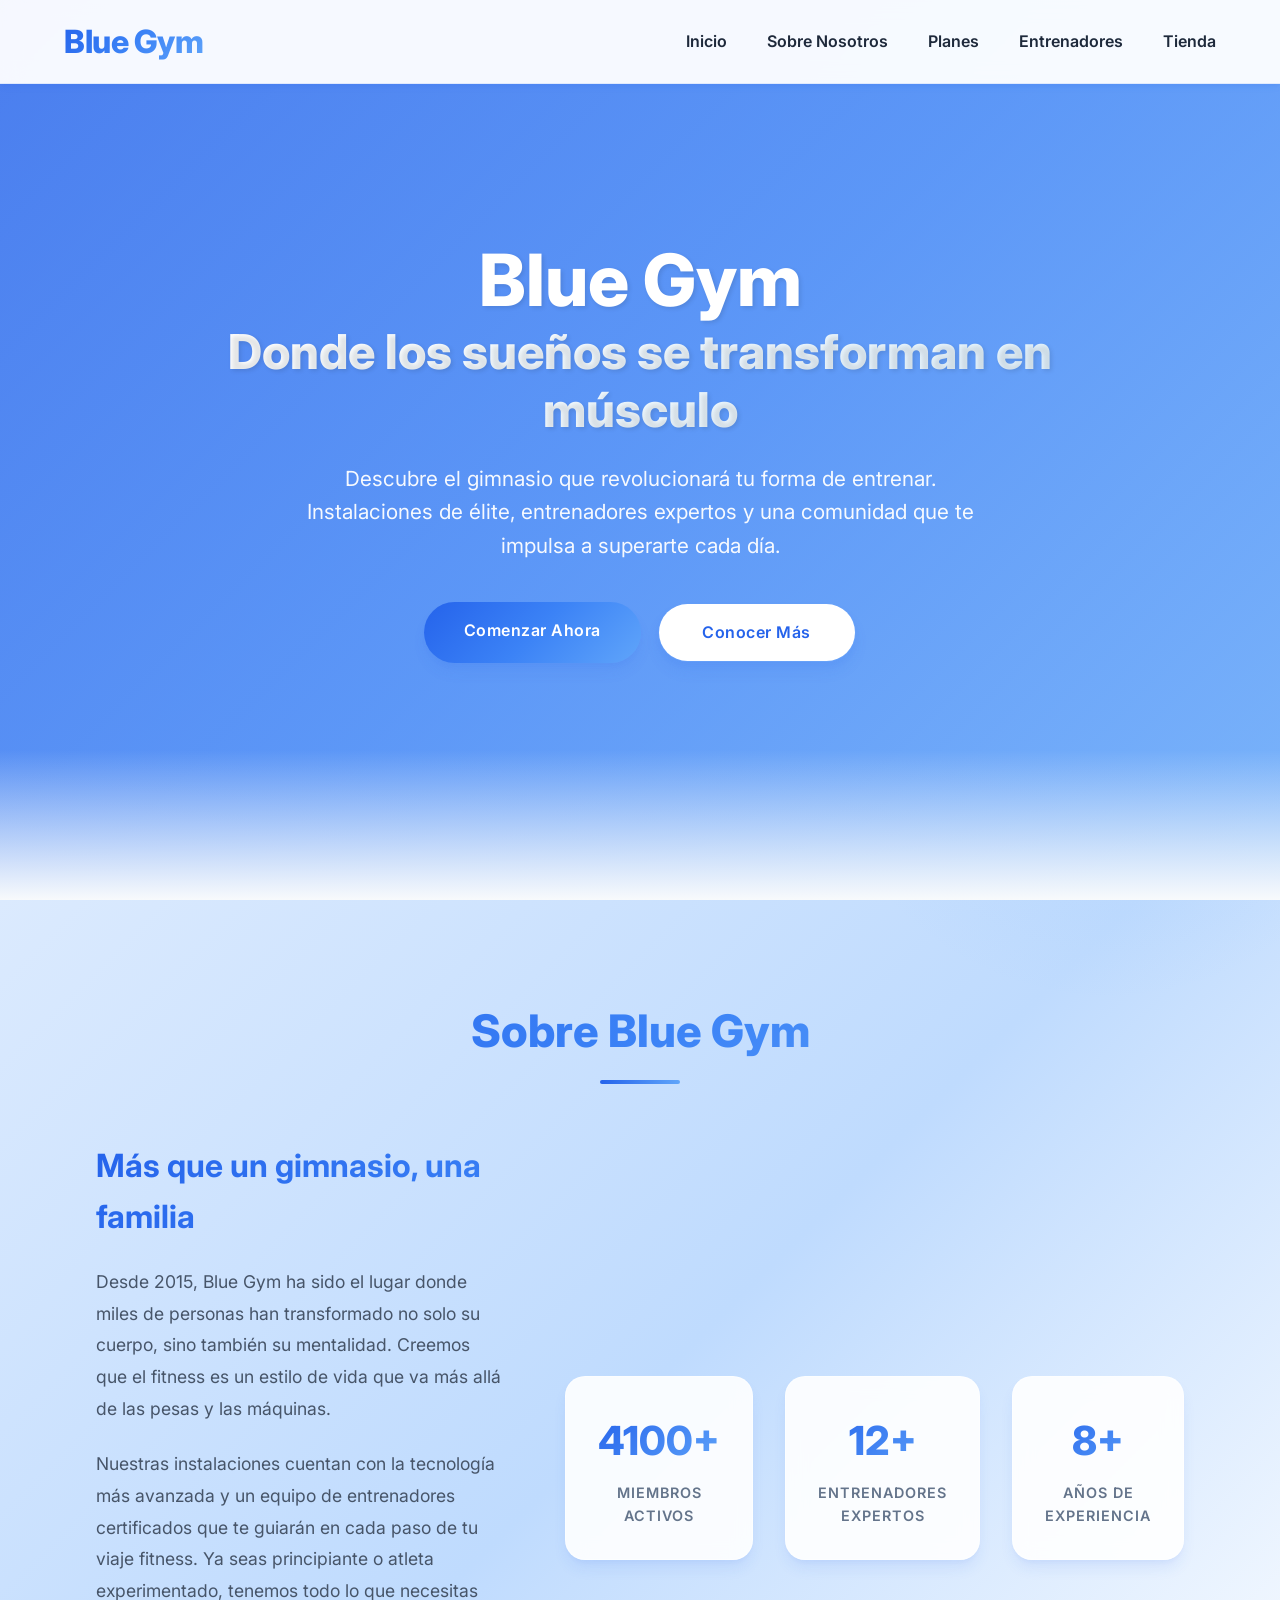
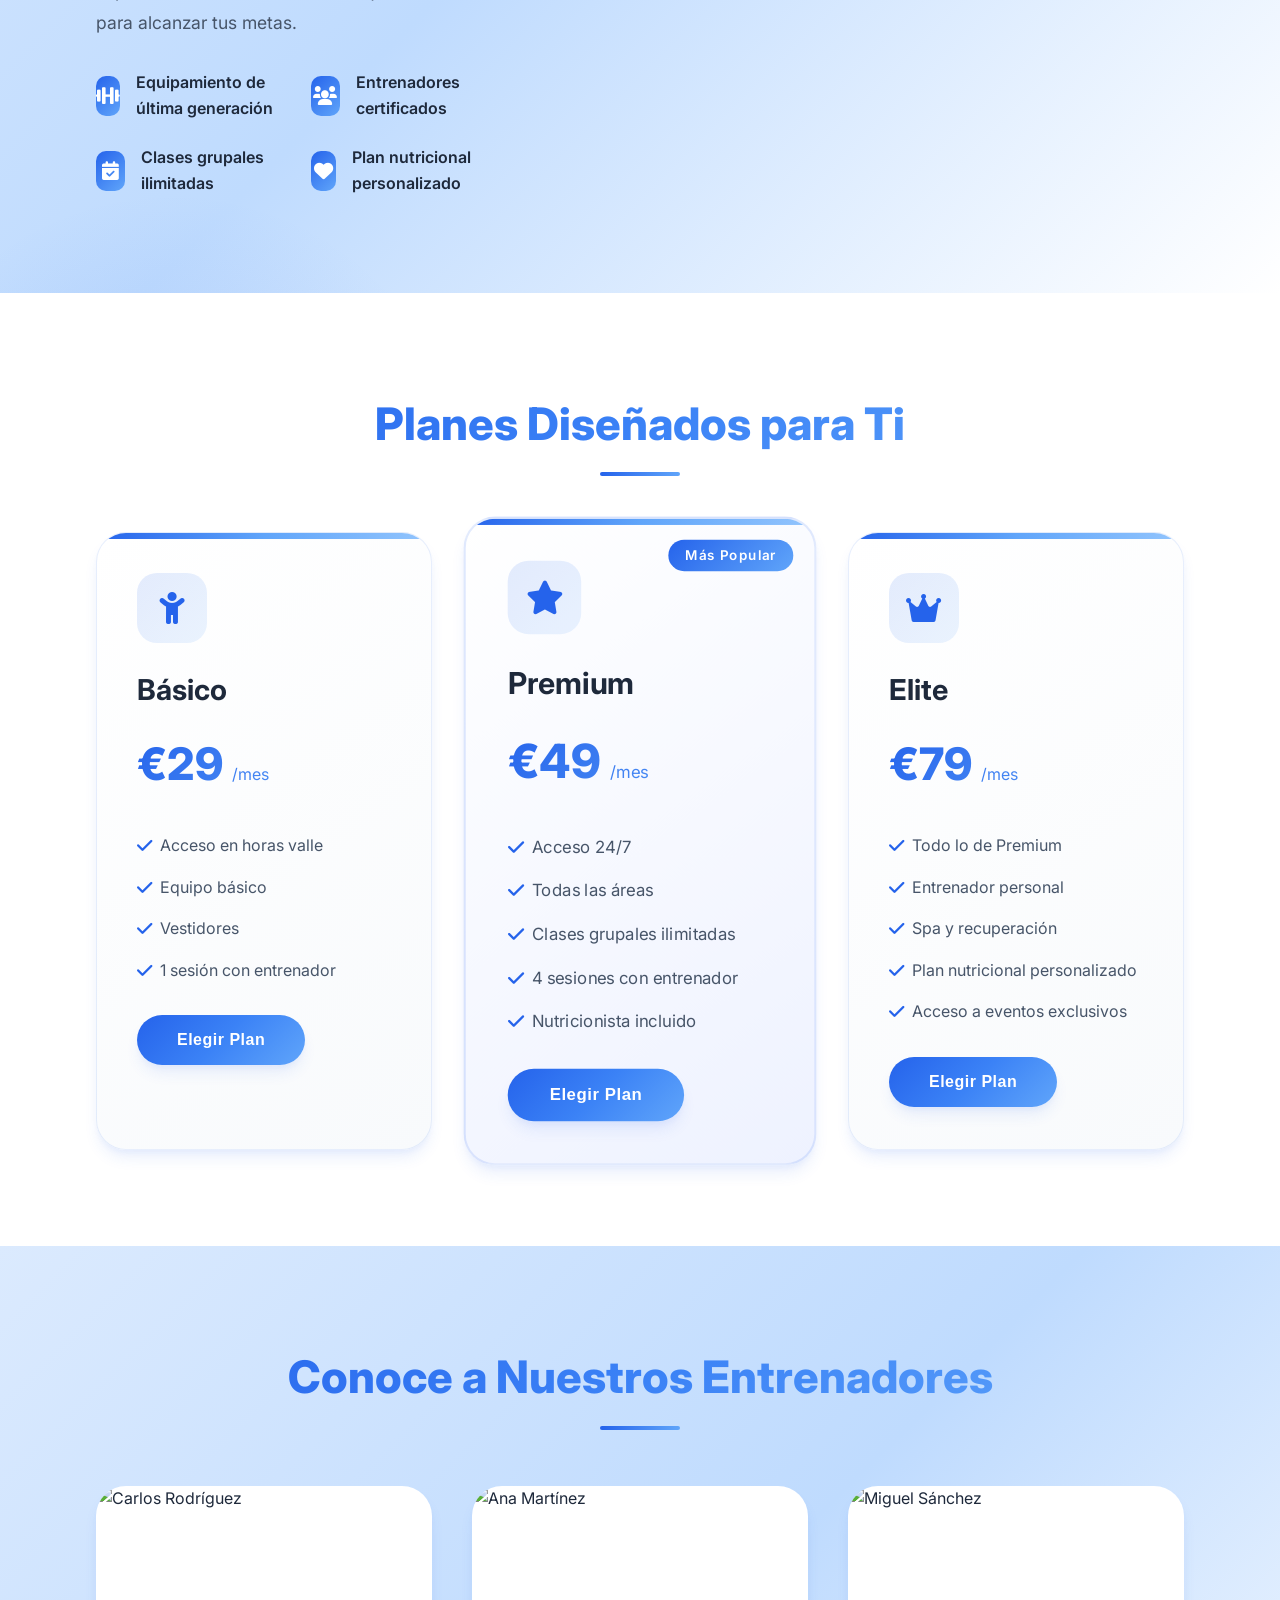
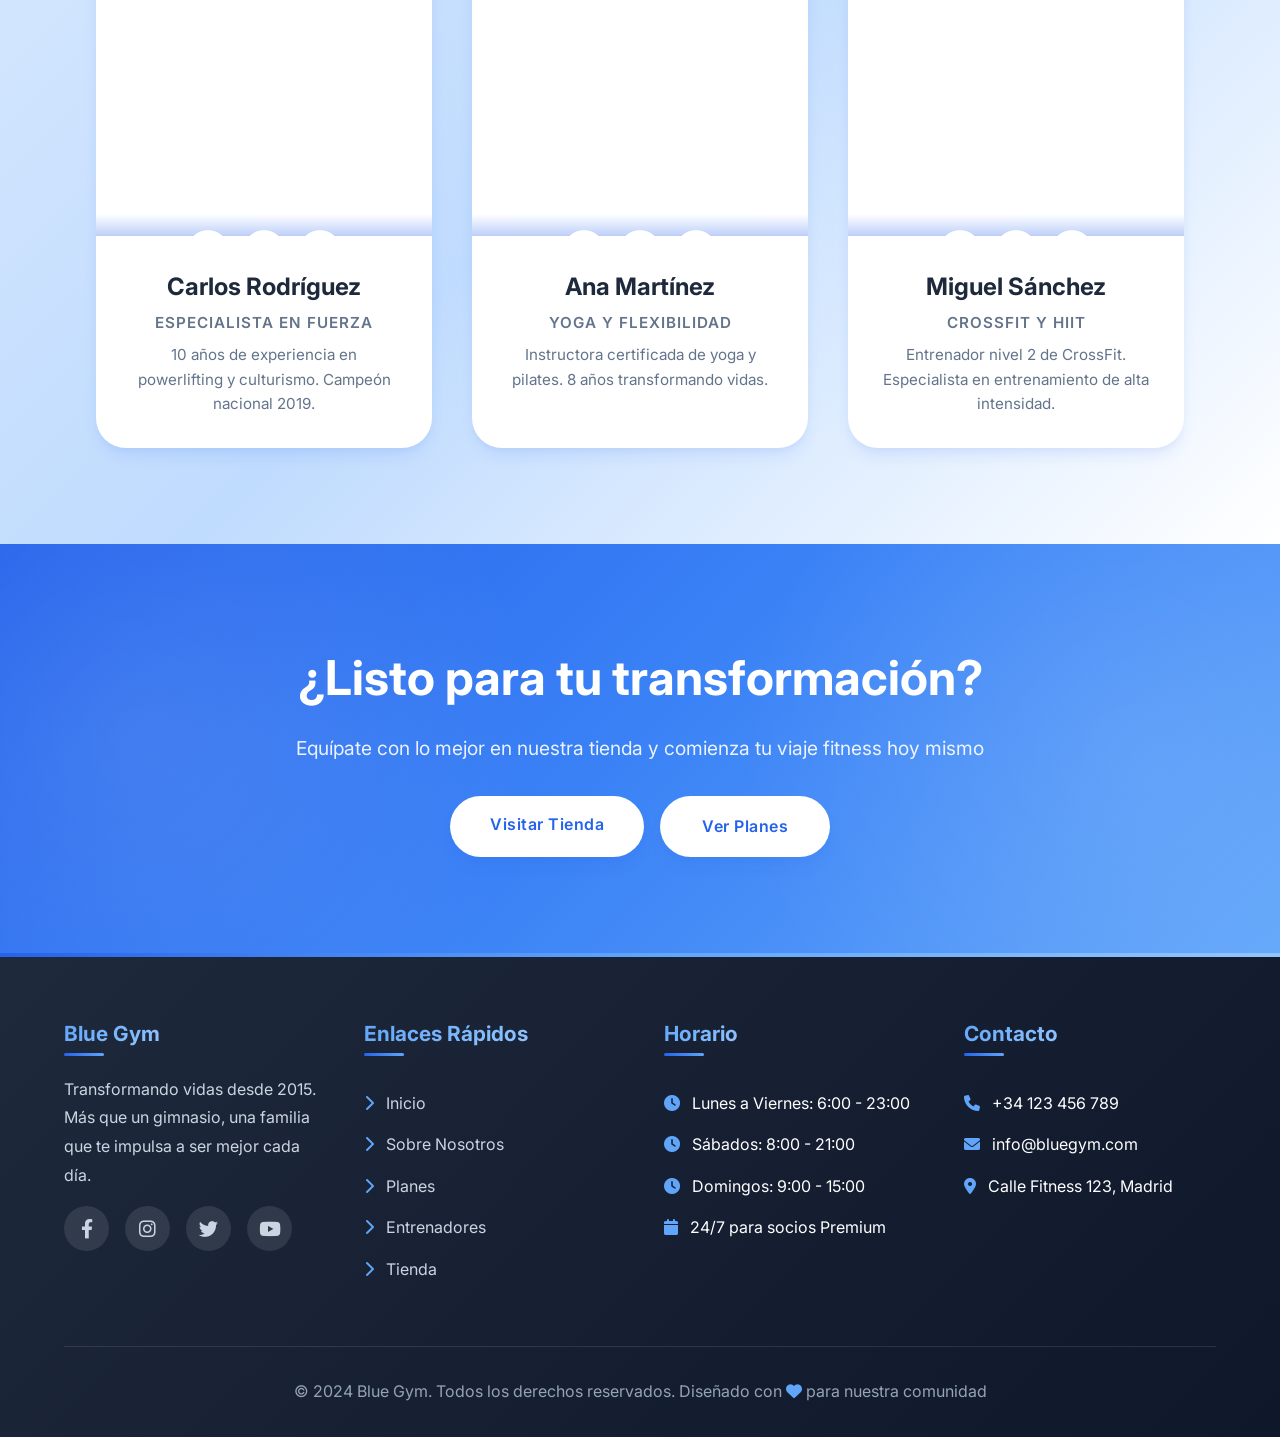
==== index.html @ 580c4137 "Add files via upload" ====
<!DOCTYPE html>
<html lang="es">
<head>
    <meta charset="UTF-8">
    <meta name="viewport" content="width=device-width, initial-scale=1.0">
    <title>Blue Gym - Transforma tu cuerpo, transforma tu vida</title>
    
    <!-- Meta tags para SEO -->
    <meta name="description" content="Blue Gym - El mejor gimnasio para transformar tu cuerpo y tu vida. Planes personalizados, entrenadores expertos y las mejores instalaciones.">
    <meta name="keywords" content="gimnasio, fitness, entrenamiento, salud, bienestar, musculación">
    
    <!-- Fonts e iconos -->
    <link rel="preconnect" href="https://fonts.googleapis.com">
    <link rel="preconnect" href="https://fonts.gstatic.com" crossorigin>
    <link href="https://fonts.googleapis.com/css2?family=Inter:wght@300;400;500;600;700;800&display=swap" rel="stylesheet">
    <link rel="stylesheet" href="https://cdnjs.cloudflare.com/ajax/libs/font-awesome/6.0.0/css/all.min.css">
    
    <!-- Estilos -->
    <link rel="stylesheet" href="css/main.css">
    <link rel="stylesheet" href="css/index.css">
    
    <!-- Supabase -->
    <script src="https://cdn.jsdelivr.net/npm/@supabase/supabase-js@2"></script>
</head>
<body>
    <!-- Navbar -->
    <nav class="navbar">
        <div class="logo">Blue Gym</div>
        <div class="hamburger">
            <span></span>
            <span></span>
            <span></span>
        </div>
        <ul class="nav-links">
            <li><a href="#inicio">Inicio</a></li>
            <li><a href="#about">Sobre Nosotros</a></li>
            <li><a href="#plans">Planes</a></li>
            <li><a href="#trainers">Entrenadores</a></li>
            <li><a href="tienda.html">Tienda</a></li>
        </ul>
    </nav>

    <!-- Hero Section -->
    <section id="inicio" class="hero">
        <div class="hero-content">
            <h1 class="animate-float">
                Blue Gym
                <span>Donde los sueños se transforman en músculo</span>
            </h1>
            <p>Descubre el gimnasio que revolucionará tu forma de entrenar. Instalaciones de élite, entrenadores expertos y una comunidad que te impulsa a superarte cada día.</p>
            <div class="hero-buttons">
                <a href="#plans" class="btn">Comenzar Ahora</a>
                <a href="#about" class="btn btn-secondary">Conocer Más</a>
            </div>
        </div>
    </section>

    <!-- Sobre Nosotros -->
    <section id="about" class="about">
        <div class="container">
            <h2 class="section-title">Sobre Blue Gym</h2>
            <div class="about-content">
                <div class="about-text">
                    <h3>Más que un gimnasio, una familia</h3>
                    <p>Desde 2015, Blue Gym ha sido el lugar donde miles de personas han transformado no solo su cuerpo, sino también su mentalidad. Creemos que el fitness es un estilo de vida que va más allá de las pesas y las máquinas.</p>
                    <p>Nuestras instalaciones cuentan con la tecnología más avanzada y un equipo de entrenadores certificados que te guiarán en cada paso de tu viaje fitness. Ya seas principiante o atleta experimentado, tenemos todo lo que necesitas para alcanzar tus metas.</p>
                    
                    <div class="about-features">
                        <div class="feature-item">
                            <i class="fas fa-dumbbell"></i>
                            <span>Equipamiento de última generación</span>
                        </div>
                        <div class="feature-item">
                            <i class="fas fa-users"></i>
                            <span>Entrenadores certificados</span>
                        </div>
                        <div class="feature-item">
                            <i class="fas fa-calendar-check"></i>
                            <span>Clases grupales ilimitadas</span>
                        </div>
                        <div class="feature-item">
                            <i class="fas fa-heart"></i>
                            <span>Plan nutricional personalizado</span>
                        </div>
                    </div>
                </div>
                
                <div class="about-stats">
                    <div class="stat-card animate-pulse-glow">
                        <h3>5000+</h3>
                        <p>Miembros Activos</p>
                    </div>
                    <div class="stat-card animate-pulse-glow">
                        <h3>15+</h3>
                        <p>Entrenadores Expertos</p>
                    </div>
                    <div class="stat-card animate-pulse-glow">
                        <h3>10</h3>
                        <p>Años de Experiencia</p>
                    </div>
                </div>
            </div>
        </div>
    </section>

    <!-- Planes -->
    <section id="plans" class="plans">
        <div class="container">
            <h2 class="section-title">Planes Diseñados para Ti</h2>
            <div class="plans-container">
                <div class="plan-card" data-plan="basico">
                    <div class="plan-icon">
                        <i class="fas fa-child"></i>
                    </div>
                    <h3>Básico</h3>
                    <div class="plan-price">€29 <small>/mes</small></div>
                    <ul class="plan-features">
                        <li><i class="fas fa-check"></i> Acceso en horas valle</li>
                        <li><i class="fas fa-check"></i> Equipo básico</li>
                        <li><i class="fas fa-check"></i> Vestidores</li>
                        <li><i class="fas fa-check"></i> 1 sesión con entrenador</li>
                    </ul>
                    <button class="btn select-plan-btn">Elegir Plan</button>
                </div>
                
                <div class="plan-card featured" data-plan="premium">
                    <span class="plan-badge">Más Popular</span>
                    <div class="plan-icon">
                        <i class="fas fa-star"></i>
                    </div>
                    <h3>Premium</h3>
                    <div class="plan-price">€49 <small>/mes</small></div>
                    <ul class="plan-features">
                        <li><i class="fas fa-check"></i> Acceso 24/7</li>
                        <li><i class="fas fa-check"></i> Todas las áreas</li>
                        <li><i class="fas fa-check"></i> Clases grupales ilimitadas</li>
                        <li><i class="fas fa-check"></i> 4 sesiones con entrenador</li>
                        <li><i class="fas fa-check"></i> Nutricionista incluido</li>
                    </ul>
                    <button class="btn select-plan-btn">Elegir Plan</button>
                </div>
                
                <div class="plan-card" data-plan="elite">
                    <div class="plan-icon">
                        <i class="fas fa-crown"></i>
                    </div>
                    <h3>Elite</h3>
                    <div class="plan-price">€79 <small>/mes</small></div>
                    <ul class="plan-features">
                        <li><i class="fas fa-check"></i> Todo lo de Premium</li>
                        <li><i class="fas fa-check"></i> Entrenador personal</li>
                        <li><i class="fas fa-check"></i> Spa y recuperación</li>
                        <li><i class="fas fa-check"></i> Plan nutricional personalizado</li>
                        <li><i class="fas fa-check"></i> Acceso a eventos exclusivos</li>
                    </ul>
                    <button class="btn select-plan-btn">Elegir Plan</button>
                </div>
            </div>
        </div>
    </section>

    <!-- Entrenadores -->
    <section id="trainers" class="trainers">
        <div class="container">
            <h2 class="section-title">Conoce a Nuestros Entrenadores</h2>
            <div class="trainers-container">
                <div class="trainer-card">
                    <div class="trainer-image-container">
                        <img src="https://images.unsplash.com/photo-1567013127546-490f7574b5b4?ixlib=rb-4.0.3&auto=format&fit=crop&w=800&q=80" alt="Carlos Rodríguez" class="trainer-image">
                        <div class="trainer-social">
                            <a href="#"><i class="fab fa-instagram"></i></a>
                            <a href="#"><i class="fab fa-twitter"></i></a>
                            <a href="#"><i class="fab fa-linkedin"></i></a>
                        </div>
                    </div>
                    <div class="trainer-info">
                        <h3>Carlos Rodríguez</h3>
                        <p class="trainer-specialty">Especialista en Fuerza</p>
                        <p>10 años de experiencia en powerlifting y culturismo. Campeón nacional 2019.</p>
                    </div>
                </div>
                
                <div class="trainer-card">
                    <div class="trainer-image-container">
                        <img src="https://images.unsplash.com/photo-1579751626653-72bc170f98af?ixlib=rb-4.0.3&auto=format&fit=crop&w=800&q=80" alt="Ana Martínez" class="trainer-image">
                        <div class="trainer-social">
                            <a href="#"><i class="fab fa-instagram"></i></a>
                            <a href="#"><i class="fab fa-twitter"></i></a>
                            <a href="#"><i class="fab fa-linkedin"></i></a>
                        </div>
                    </div>
                    <div class="trainer-info">
                        <h3>Ana Martínez</h3>
                        <p class="trainer-specialty">Yoga y Flexibilidad</p>
                        <p>Instructora certificada de yoga y pilates. 8 años transformando vidas.</p>
                    </div>
                </div>
                
                <div class="trainer-card">
                    <div class="trainer-image-container">
                        <img src="https://images.unsplash.com/photo-1581009146145-b5ef050c2e1e?ixlib=rb-4.0.3&auto=format&fit=crop&w=800&q=80" alt="Miguel Sánchez" class="trainer-image">
                        <div class="trainer-social">
                            <a href="#"><i class="fab fa-instagram"></i></a>
                            <a href="#"><i class="fab fa-twitter"></i></a>
                            <a href="#"><i class="fab fa-linkedin"></i></a>
                        </div>
                    </div>
                    <div class="trainer-info">
                        <h3>Miguel Sánchez</h3>
                        <p class="trainer-specialty">CrossFit y HIIT</p>
                        <p>Entrenador nivel 2 de CrossFit. Especialista en entrenamiento de alta intensidad.</p>
                    </div>
                </div>
            </div>
        </div>
    </section>

    <!-- Call to Action -->
    <section class="cta-section">
        <div class="cta-content">
            <h2>¿Listo para tu transformación?</h2>
            <p>Equípate con lo mejor en nuestra tienda y comienza tu viaje fitness hoy mismo</p>
            <div class="cta-buttons">
                <a href="tienda.html" class="btn">Visitar Tienda</a>
                <a href="#plans" class="btn btn-secondary">Ver Planes</a>
            </div>
        </div>
    </section>

    <!-- Footer -->
    <footer class="footer">
        <div class="footer-content">
            <div class="footer-section">
                <h3>Blue Gym</h3>
                <p>Transformando vidas desde 2015. Más que un gimnasio, una familia que te impulsa a ser mejor cada día.</p>
                <div class="social-links">
                    <a href="#"><i class="fab fa-facebook-f"></i></a>
                    <a href="#"><i class="fab fa-instagram"></i></a>
                    <a href="#"><i class="fab fa-twitter"></i></a>
                    <a href="#"><i class="fab fa-youtube"></i></a>
                </div>
            </div>
            
            <div class="footer-section">
                <h3>Enlaces Rápidos</h3>
                <ul>
                    <li><a href="#inicio"><i class="fas fa-chevron-right"></i> Inicio</a></li>
                    <li><a href="#about"><i class="fas fa-chevron-right"></i> Sobre Nosotros</a></li>
                    <li><a href="#plans"><i class="fas fa-chevron-right"></i> Planes</a></li>
                    <li><a href="#trainers"><i class="fas fa-chevron-right"></i> Entrenadores</a></li>
                    <li><a href="tienda.html"><i class="fas fa-chevron-right"></i> Tienda</a></li>
                </ul>
            </div>
            
            <div class="footer-section">
                <h3>Horario</h3>
                <ul>
                    <li><i class="fas fa-clock"></i> Lunes a Viernes: 6:00 - 23:00</li>
                    <li><i class="fas fa-clock"></i> Sábados: 8:00 - 21:00</li>
                    <li><i class="fas fa-clock"></i> Domingos: 9:00 - 15:00</li>
                    <li><i class="fas fa-calendar"></i> 24/7 para socios Premium</li>
                </ul>
            </div>
            
            <div class="footer-section">
                <h3>Contacto</h3>
                <ul>
                    <li><i class="fas fa-phone"></i> +34 123 456 789</li>
                    <li><i class="fas fa-envelope"></i> info@bluegym.com</li>
                    <li><i class="fas fa-map-marker-alt"></i> Calle Fitness 123, Madrid</li>
                </ul>
            </div>
        </div>
        
        <div class="footer-bottom">
            <p>&copy; 2024 Blue Gym. Todos los derechos reservados. Diseñado con <i class="fas fa-heart" style="color: #60a5fa;"></i> para nuestra comunidad</p>
        </div>
    </footer>

    <!-- Modal para Planes -->
    <div id="plan-modal" class="modal">
        <div class="modal-content">
            <span class="close-modal" onclick="cerrarModalPlan()">&times;</span>
            <h2>Selecciona tu Plan</h2>
            
            <div class="plan-summary">
                <p><strong>Plan seleccionado:</strong> <span id="selected-plan"></span></p>
                <p><strong>Precio:</strong> <span id="plan-price"></span></p>
            </div>
            
            <form id="plan-form" onsubmit="enviarPlanWhatsApp(event)">
                <div class="form-group">
                    <label for="nombre">Nombre</label>
                    <input type="text" id="nombre" placeholder="Tu nombre" required>
                </div>
                
                <div class="form-group">
                    <label for="apellido">Apellido</label>
                    <input type="text" id="apellido" placeholder="Tu apellido" required>
                </div>
                
                <button type="submit" class="btn" style="width: 100%; margin-top: 1rem;">
                    <i class="fab fa-whatsapp"></i> Enviar por WhatsApp
                </button>
            </form>
        </div>
    </div>

    <!-- Scripts -->
    <script src="js/main.js"></script>
    <script src="js/index.js"></script>
    
    <!-- Script específico para los planes -->
    <script>
    // Configuración de WhatsApp (cambiar por el número del dueño)
    const OWNER_PHONE = '521234567890'; // Formato: código de país + número sin +
    
    // Función para mostrar el modal del plan
    function mostrarModalPlan(plan) {
        const modal = document.getElementById('plan-modal');
        const planName = document.getElementById('selected-plan');
        const planPrice = document.getElementById('plan-price');
        
        planName.textContent = plan.nombre;
        planPrice.textContent = plan.precio;
        
        modal.style.display = 'flex';
        
        // Animar entrada
        setTimeout(() => {
            document.querySelector('.modal-content').style.transform = 'scale(1)';
        }, 10);
    }
    
    // Función para cerrar el modal
    function cerrarModalPlan() {
        const modal = document.getElementById('plan-modal');
        document.querySelector('.modal-content').style.transform = 'scale(0.9)';
        
        setTimeout(() => {
            modal.style.display = 'none';
            document.getElementById('plan-form').reset();
        }, 300);
    }
    
    // Función para enviar por WhatsApp
    function enviarPlanWhatsApp(event) {
        event.preventDefault();
        
        const nombre = document.getElementById('nombre').value;
        const apellido = document.getElementById('apellido').value;
        const plan = document.getElementById('selected-plan').textContent;
        const precio = document.getElementById('plan-price').textContent;
        
        const mensaje = `🏋️ *Nueva Solicitud de Plan - Blue Gym*\n\n` +
                       `*Plan Seleccionado:* ${plan}\n` +
                       `*Precio:* ${precio}\n` +
                       `*Cliente:* ${nombre} ${apellido}\n\n` +
                       `¡Gracias por elegir Blue Gym! Un asesor se comunicará contigo.`;
        
        const url = `https://wa.me/${OWNER_PHONE}?text=${encodeURIComponent(mensaje)}`;
        
        window.open(url, '_blank');
        cerrarModalPlan();
        
        // Mostrar notificación si la función existe
        if (typeof showNotification === 'function') {
            showNotification('Solicitud enviada por WhatsApp', 'success');
        } else {
            alert('Solicitud enviada por WhatsApp');
        }
    }
    
    // Asignar eventos a los botones de planes cuando el documento cargue
    document.addEventListener('DOMContentLoaded', function() {
        const planButtons = document.querySelectorAll('.select-plan-btn');
        
        planButtons.forEach(button => {
            button.addEventListener('click', function(e) {
                e.preventDefault();
                const card = this.closest('.plan-card');
                const planNombre = card.querySelector('h3').textContent;
                const planPrecio = card.querySelector('.plan-price').textContent;
                
                mostrarModalPlan({
                    nombre: planNombre,
                    precio: planPrecio
                });
            });
        });
    });
    </script>
</body>
</html>
---- css/main.css ----
/* main.css - Estilos compartidos - Blue Gym */

/* ===== VARIABLES Y RESET ===== */
:root {
    --primary-blue: #2563eb;
    --secondary-blue: #3b82f6;
    --light-blue: #60a5fa;
    --extra-light-blue: #bfdbfe;
    --soft-blue: #dbeafe;
    --white: #ffffff;
    --off-white: #f8fafc;
    --gray-light: #e2e8f0;
    --gray: #64748b;
    --gradient-primary: linear-gradient(135deg, #2563eb, #3b82f6, #60a5fa);
    --gradient-soft: linear-gradient(135deg, #dbeafe, #bfdbfe, #ffffff);
    --gradient-card: linear-gradient(145deg, #ffffff, #f8fafc);
    --shadow-sm: 0 4px 6px -1px rgba(37, 99, 235, 0.1), 0 2px 4px -1px rgba(37, 99, 235, 0.06);
    --shadow-md: 0 10px 15px -3px rgba(37, 99, 235, 0.1), 0 4px 6px -2px rgba(37, 99, 235, 0.05);
    --shadow-lg: 0 20px 25px -5px rgba(37, 99, 235, 0.1), 0 10px 10px -5px rgba(37, 99, 235, 0.04);
    --transition: all 0.4s cubic-bezier(0.4, 0, 0.2, 1);
}

* {
    margin: 0;
    padding: 0;
    box-sizing: border-box;
}

html {
    scroll-behavior: smooth;
}

body {
    font-family: 'Inter', -apple-system, BlinkMacSystemFont, 'Segoe UI', Roboto, sans-serif;
    line-height: 1.6;
    color: #1e293b;
    background: var(--off-white);
    overflow-x: hidden;
}

/* ===== ANIMACIONES GLOBALES ===== */
@keyframes float {
    0%, 100% { transform: translateY(0); }
    50% { transform: translateY(-10px); }
}

@keyframes pulse-glow {
    0%, 100% { opacity: 1; filter: brightness(1); }
    50% { opacity: 0.9; filter: brightness(1.1); }
}

@keyframes slideInUp {
    from {
        opacity: 0;
        transform: translateY(40px);
    }
    to {
        opacity: 1;
        transform: translateY(0);
    }
}

@keyframes slideInLeft {
    from {
        opacity: 0;
        transform: translateX(-40px);
    }
    to {
        opacity: 1;
        transform: translateX(0);
    }
}

@keyframes slideInRight {
    from {
        opacity: 0;
        transform: translateX(40px);
    }
    to {
        opacity: 1;
        transform: translateX(0);
    }
}

@keyframes scaleIn {
    from {
        opacity: 0;
        transform: scale(0.9);
    }
    to {
        opacity: 1;
        transform: scale(1);
    }
}

.animate-float {
    animation: float 3s ease-in-out infinite;
}

.animate-pulse-glow {
    animation: pulse-glow 2s ease-in-out infinite;
}

/* ===== UTILIDADES ===== */
.container {
    max-width: 1400px;
    margin: 0 auto;
    padding: 0 2rem;
}

.section-title {
    font-size: 2.8rem;
    font-weight: 800;
    text-align: center;
    margin-bottom: 3.5rem;
    background: linear-gradient(135deg, #2563eb, #3b82f6, #60a5fa);
    -webkit-background-clip: text;
    -webkit-text-fill-color: transparent;
    background-clip: text;
    position: relative;
    padding-bottom: 1rem;
}

.section-title::after {
    content: '';
    position: absolute;
    bottom: 0;
    left: 50%;
    transform: translateX(-50%);
    width: 80px;
    height: 4px;
    background: linear-gradient(90deg, #2563eb, #60a5fa);
    border-radius: 2px;
}

/* ===== BOTONES ===== */
.btn {
    display: inline-block;
    padding: 1rem 2.5rem;
    background: linear-gradient(135deg, #2563eb, #3b82f6, #60a5fa);
    color: var(--white);
    text-decoration: none;
    border-radius: 50px;
    font-weight: 600;
    font-size: 1rem;
    letter-spacing: 0.5px;
    transition: var(--transition);
    border: none;
    cursor: pointer;
    box-shadow: var(--shadow-md);
    position: relative;
    overflow: hidden;
    z-index: 1;
}

.btn::before {
    content: '';
    position: absolute;
    top: 0;
    left: 0;
    width: 100%;
    height: 100%;
    background: linear-gradient(135deg, #3b82f6, #2563eb, #1d4ed8);
    opacity: 0;
    transition: var(--transition);
    z-index: -1;
}

.btn:hover::before {
    opacity: 1;
}

.btn:hover {
    transform: translateY(-3px);
    box-shadow: var(--shadow-lg);
}

.btn-secondary {
    background: var(--white);
    color: #2563eb;
    border: 2px solid transparent;
    background-clip: padding-box;
    position: relative;
}

.btn-secondary::before {
    content: '';
    position: absolute;
    top: -2px;
    left: -2px;
    right: -2px;
    bottom: -2px;
    background: linear-gradient(135deg, #2563eb, #60a5fa);
    border-radius: 52px;
    opacity: 0;
    transition: var(--transition);
    z-index: -2;
}

.btn-secondary:hover {
    background: transparent;
    color: var(--white);
    border-color: transparent;
}

.btn-secondary:hover::before {
    opacity: 1;
}

/* ===== NAVBAR MEJORADO ===== */
.navbar {
    background: rgba(255, 255, 255, 0.95);
    backdrop-filter: blur(10px);
    padding: 1rem 5%;
    position: fixed;
    width: 100%;
    top: 0;
    z-index: 1000;
    display: flex;
    justify-content: space-between;
    align-items: center;
    box-shadow: var(--shadow-sm);
    border-bottom: 1px solid rgba(37, 99, 235, 0.1);
}

.logo {
    font-size: 2rem;
    font-weight: 800;
    background: linear-gradient(135deg, #2563eb, #3b82f6, #60a5fa);
    -webkit-background-clip: text;
    -webkit-text-fill-color: transparent;
    background-clip: text;
    letter-spacing: -0.5px;
    position: relative;
}

.nav-links {
    display: flex;
    list-style: none;
    gap: 2.5rem;
}

.nav-links a {
    color: #1e293b;
    text-decoration: none;
    font-weight: 600;
    font-size: 1rem;
    transition: var(--transition);
    position: relative;
    padding: 0.5rem 0;
}

.nav-links a::after {
    content: '';
    position: absolute;
    bottom: 0;
    left: 0;
    width: 0;
    height: 3px;
    background: linear-gradient(90deg, #2563eb, #60a5fa);
    border-radius: 3px;
    transition: var(--transition);
}

.nav-links a:hover::after {
    width: 100%;
}

.nav-links a:hover {
    color: #2563eb;
}

.hamburger {
    display: none;
    flex-direction: column;
    cursor: pointer;
    z-index: 100;
}

.hamburger span {
    width: 30px;
    height: 3px;
    background: linear-gradient(90deg, #2563eb, #60a5fa);
    margin: 3px 0;
    transition: var(--transition);
    border-radius: 3px;
}

/* ===== FOOTER MEJORADO ===== */
.footer {
    background: linear-gradient(135deg, #1e293b, #0f172a);
    color: var(--white);
    padding: 4rem 5% 2rem;
    position: relative;
    overflow: hidden;
}

.footer::before {
    content: '';
    position: absolute;
    top: 0;
    left: 0;
    right: 0;
    height: 4px;
    background: linear-gradient(90deg, #2563eb, #60a5fa, #93c5fd);
}

.footer-content {
    max-width: 1400px;
    margin: 0 auto;
    display: grid;
    grid-template-columns: repeat(auto-fit, minmax(250px, 1fr));
    gap: 3rem;
    margin-bottom: 3rem;
}

.footer-section h3 {
    font-size: 1.3rem;
    margin-bottom: 1.5rem;
    background: linear-gradient(135deg, #60a5fa, #93c5fd);
    -webkit-background-clip: text;
    -webkit-text-fill-color: transparent;
    background-clip: text;
    position: relative;
    display: inline-block;
}

.footer-section h3::after {
    content: '';
    position: absolute;
    bottom: -5px;
    left: 0;
    width: 40px;
    height: 3px;
    background: linear-gradient(90deg, #2563eb, #60a5fa);
    border-radius: 3px;
}

.footer-section p {
    color: #cbd5e1;
    line-height: 1.8;
}

.footer-section ul {
    list-style: none;
}

.footer-section ul li {
    margin: 1rem 0;
}

.footer-section ul li i {
    margin-right: 0.5rem;
    color: #60a5fa;
}

.footer-section a {
    color: #cbd5e1;
    text-decoration: none;
    transition: var(--transition);
    display: inline-block;
}

.footer-section a:hover {
    color: #60a5fa;
    transform: translateX(5px);
}

.social-links {
    display: flex;
    gap: 1rem;
    margin-top: 1rem;
}

.social-links a {
    display: flex;
    align-items: center;
    justify-content: center;
    width: 45px;
    height: 45px;
    background: rgba(255, 255, 255, 0.1);
    border-radius: 50%;
    transition: var(--transition);
    font-size: 1.2rem;
}

.social-links a:hover {
    background: linear-gradient(135deg, #2563eb, #60a5fa);
    transform: translateY(-5px);
    color: var(--white);
}

.footer-bottom {
    text-align: center;
    padding-top: 2rem;
    border-top: 1px solid rgba(255, 255, 255, 0.1);
    color: #94a3b8;
}

/* ===== RESPONSIVE ===== */
@media (max-width: 768px) {
    .hamburger {
        display: flex;
    }

    .nav-links {
        position: fixed;
        top: 0;
        right: -100%;
        width: 80%;
        max-width: 400px;
        height: 100vh;
        background: rgba(255, 255, 255, 0.98);
        backdrop-filter: blur(10px);
        flex-direction: column;
        align-items: center;
        justify-content: center;
        padding: 2rem;
        transition: var(--transition);
        box-shadow: var(--shadow-lg);
    }

    .nav-links.active {
        right: 0;
    }

    .nav-links li {
        margin: 1rem 0;
    }

    .section-title {
        font-size: 2.2rem;
    }
}

@media (max-width: 480px) {
    .container {
        padding: 0 1rem;
    }
    
    .section-title {
        font-size: 1.8rem;
    }
}

/* ===== MODALES ===== */
.modal {
    display: none;
    position: fixed;
    top: 0;
    left: 0;
    width: 100%;
    height: 100%;
    background: rgba(0, 0, 0, 0.5);
    backdrop-filter: blur(5px);
    z-index: 2000;
    align-items: center;
    justify-content: center;
}

.modal-content {
    background: var(--white);
    padding: 2.5rem;
    border-radius: 30px;
    max-width: 500px;
    width: 90%;
    position: relative;
    box-shadow: var(--shadow-lg);
    transform: scale(0.9);
    transition: transform 0.3s ease;
    border: 1px solid rgba(37, 99, 235, 0.1);
}

.close-modal {
    position: absolute;
    top: 20px;
    right: 20px;
    font-size: 1.5rem;
    cursor: pointer;
    color: #94a3b8;
    transition: var(--transition);
    width: 40px;
    height: 40px;
    display: flex;
    align-items: center;
    justify-content: center;
    border-radius: 50%;
    background: #f1f5f9;
}

.close-modal:hover {
    color: #ef4444;
    background: #fee2e2;
    transform: rotate(90deg);
}

.modal h2 {
    font-size: 2rem;
    margin-bottom: 1.5rem;
    background: linear-gradient(135deg, #2563eb, #60a5fa);
    -webkit-background-clip: text;
    -webkit-text-fill-color: transparent;
    background-clip: text;
}

.plan-summary {
    background: linear-gradient(135deg, #eef2ff, #ffffff);
    padding: 1.5rem;
    border-radius: 20px;
    margin-bottom: 2rem;
    border: 1px solid #2563eb20;
}

.plan-summary p {
    margin: 0.5rem 0;
    font-size: 1.1rem;
}

.plan-summary strong {
    color: #2563eb;
}

/* ===== CARRITO ===== */
.cart-icon {
    position: relative;
    cursor: pointer;
    font-size: 1.3rem;
    color: #2563eb;
    transition: var(--transition);
}

.cart-icon:hover {
    transform: scale(1.1);
}

.cart-count {
    position: absolute;
    top: -8px;
    right: -8px;
    background: linear-gradient(135deg, #ef4444, #dc2626);
    color: var(--white);
    font-size: 0.7rem;
    font-weight: 600;
    width: 20px;
    height: 20px;
    border-radius: 50%;
    display: flex;
    align-items: center;
    justify-content: center;
    display: none;
}

.cart-modal {
    position: fixed;
    top: 0;
    right: 0;
    width: 100%;
    height: 100%;
    background: rgba(0, 0, 0, 0.5);
    backdrop-filter: blur(5px);
    z-index: 2000;
    display: none;
    align-items: center;
    justify-content: flex-end;
}

.cart-content {
    background: var(--white);
    width: 100%;
    max-width: 500px;
    height: 100%;
    padding: 2rem;
    transform: translateX(100%);
    transition: transform 0.3s ease;
    display: flex;
    flex-direction: column;
    box-shadow: var(--shadow-lg);
}

.cart-header {
    display: flex;
    justify-content: space-between;
    align-items: center;
    margin-bottom: 2rem;
    padding-bottom: 1rem;
    border-bottom: 2px solid #e2e8f0;
}

.cart-header h2 {
    font-size: 1.8rem;
    background: linear-gradient(135deg, #2563eb, #60a5fa);
    -webkit-background-clip: text;
    -webkit-text-fill-color: transparent;
    background-clip: text;
}

.close-cart {
    font-size: 1.5rem;
    cursor: pointer;
    color: #94a3b8;
    transition: var(--transition);
    width: 40px;
    height: 40px;
    display: flex;
    align-items: center;
    justify-content: center;
    border-radius: 50%;
    background: #f1f5f9;
}

.close-cart:hover {
    color: #ef4444;
    background: #fee2e2;
    transform: rotate(90deg);
}

.cart-items {
    flex: 1;
    overflow-y: auto;
    padding-right: 0.5rem;
}

.cart-items::-webkit-scrollbar {
    width: 6px;
}

.cart-items::-webkit-scrollbar-track {
    background: #e2e8f0;
    border-radius: 10px;
}

.cart-items::-webkit-scrollbar-thumb {
    background: linear-gradient(135deg, #2563eb, #60a5fa);
    border-radius: 10px;
}

.cart-item {
    display: grid;
    grid-template-columns: auto 1fr auto auto;
    gap: 1rem;
    align-items: center;
    padding: 1rem;
    background: #f8fafc;
    border-radius: 15px;
    margin-bottom: 1rem;
    transition: var(--transition);
}

.cart-item:hover {
    background: var(--white);
    box-shadow: var(--shadow-sm);
}

.cart-item-image {
    width: 60px;
    height: 60px;
    border-radius: 10px;
    object-fit: cover;
}

.cart-item-info h4 {
    font-size: 1rem;
    color: #1e293b;
    margin-bottom: 0.3rem;
}

.cart-item-price {
    color: #2563eb;
    font-weight: 600;
    font-size: 0.95rem;
}

.cart-item-quantity {
    display: flex;
    align-items: center;
    gap: 0.5rem;
}

.quantity-btn {
    width: 30px;
    height: 30px;
    border: none;
    background: var(--white);
    border-radius: 8px;
    cursor: pointer;
    font-weight: 600;
    color: #2563eb;
    transition: var(--transition);
    border: 1px solid #e2e8f0;
}

.quantity-btn:hover {
    background: linear-gradient(135deg, #2563eb, #60a5fa);
    color: var(--white);
    border-color: transparent;
}

.remove-item {
    background: none;
    border: none;
    color: #94a3b8;
    cursor: pointer;
    transition: var(--transition);
    font-size: 1.1rem;
}

.remove-item:hover {
    color: #ef4444;
    transform: scale(1.1);
}

.cart-footer {
    margin-top: 2rem;
    padding-top: 2rem;
    border-top: 2px solid #e2e8f0;
}

.cart-total {
    display: flex;
    justify-content: space-between;
    align-items: center;
    font-size: 1.3rem;
    font-weight: 700;
    margin-bottom: 1.5rem;
}

.cart-total span:last-child {
    background: linear-gradient(135deg, #2563eb, #60a5fa);
    -webkit-background-clip: text;
    -webkit-text-fill-color: transparent;
    background-clip: text;
}

.cart-actions {
    display: grid;
    grid-template-columns: 1fr 1fr;
    gap: 1rem;
}

.empty-cart {
    text-align: center;
    color: #94a3b8;
    padding: 3rem;
    font-size: 1.1rem;
}

.empty-cart i {
    font-size: 4rem;
    margin-bottom: 1rem;
    color: #cbd5e1;
}
---- css/index.css ----
/* index.css - Estilos específicos para la página de inicio - Blue Gym */

/* ===== HERO SECTION MEJORADA ===== */
.hero {
    min-height: 100vh;
    background: linear-gradient(135deg, #2563eb20, #60a5fa20), 
                url('https://images.unsplash.com/photo-1534438327276-14e5300c3a48?ixlib=rb-4.0.3&ixid=M3wxMjA3fDB8MHxwaG90by1wYWdlfHx8fGVufDB8fHx8fA%3D%3D&auto=format&fit=crop&w=2070&q=80');
    background-size: cover;
    background-position: center;
    background-attachment: fixed;
    display: flex;
    align-items: center;
    justify-content: center;
    text-align: center;
    color: var(--white);
    padding: 0 1rem;
    position: relative;
    overflow: hidden;
}

.hero::before {
    content: '';
    position: absolute;
    top: 0;
    left: 0;
    right: 0;
    bottom: 0;
    background: linear-gradient(135deg, #2563ebcc, #3b82f6cc, #60a5facc);
    z-index: 1;
}

.hero::after {
    content: '';
    position: absolute;
    bottom: 0;
    left: 0;
    right: 0;
    height: 150px;
    background: linear-gradient(to top, var(--off-white), transparent);
    z-index: 2;
}

.hero-content {
    position: relative;
    z-index: 3;
    max-width: 900px;
    animation: scaleIn 1s ease;
}

.hero-content h1 {
    font-size: 4.5rem;
    font-weight: 800;
    margin-bottom: 1.5rem;
    line-height: 1.2;
    text-shadow: 2px 2px 4px rgba(0,0,0,0.1);
}

.hero-content h1 span {
    display: block;
    font-size: 3rem;
    background: linear-gradient(135deg, #ffffff, #e0f2fe);
    -webkit-background-clip: text;
    -webkit-text-fill-color: transparent;
    background-clip: text;
}

.hero-content p {
    font-size: 1.3rem;
    margin-bottom: 2.5rem;
    opacity: 0.95;
    max-width: 700px;
    margin-left: auto;
    margin-right: auto;
}

.hero-buttons {
    display: flex;
    gap: 1rem;
    justify-content: center;
}

.hero-buttons .btn {
    min-width: 200px;
}

/* ===== SOBRE NOSOTROS MEJORADO ===== */
.about {
    padding: 6rem 5%;
    background: var(--gradient-soft);
    position: relative;
    overflow: hidden;
}

.about::before {
    content: '';
    position: absolute;
    top: -50%;
    right: -10%;
    width: 600px;
    height: 600px;
    background: radial-gradient(circle, #60a5fa20, transparent 70%);
    border-radius: 50%;
    z-index: 0;
}

.about::after {
    content: '';
    position: absolute;
    bottom: -50%;
    left: -10%;
    width: 600px;
    height: 600px;
    background: radial-gradient(circle, #2563eb20, transparent 70%);
    border-radius: 50%;
    z-index: 0;
}

.about-content {
    position: relative;
    z-index: 1;
    display: grid;
    grid-template-columns: 1fr 1fr;
    gap: 4rem;
    align-items: center;
    max-width: 1400px;
    margin: 0 auto;
}

.about-text h3 {
    font-size: 2rem;
    color: #1e293b;
    margin-bottom: 1.5rem;
    background: linear-gradient(135deg, #2563eb, #3b82f6);
    -webkit-background-clip: text;
    -webkit-text-fill-color: transparent;
    background-clip: text;
}

.about-text p {
    font-size: 1.1rem;
    color: #475569;
    margin-bottom: 1.5rem;
    line-height: 1.8;
}

.about-features {
    display: grid;
    grid-template-columns: repeat(2, 1fr);
    gap: 1.5rem;
    margin-top: 2rem;
}

.feature-item {
    display: flex;
    align-items: center;
    gap: 1rem;
}

.feature-item i {
    width: 40px;
    height: 40px;
    background: linear-gradient(135deg, #2563eb, #60a5fa);
    color: var(--white);
    border-radius: 10px;
    display: flex;
    align-items: center;
    justify-content: center;
    font-size: 1.2rem;
}

.feature-item span {
    font-weight: 600;
    color: #1e293b;
}

.about-stats {
    display: grid;
    grid-template-columns: repeat(3, 1fr);
    gap: 2rem;
}

.stat-card {
    background: rgba(255, 255, 255, 0.9);
    backdrop-filter: blur(10px);
    padding: 2rem;
    border-radius: 20px;
    text-align: center;
    box-shadow: var(--shadow-md);
    transition: var(--transition);
    border: 1px solid rgba(255, 255, 255, 0.5);
}

.stat-card:hover {
    transform: translateY(-10px);
    box-shadow: var(--shadow-lg);
}

.stat-card h3 {
    font-size: 2.5rem;
    font-weight: 800;
    background: linear-gradient(135deg, #2563eb, #60a5fa);
    -webkit-background-clip: text;
    -webkit-text-fill-color: transparent;
    background-clip: text;
    margin-bottom: 0.5rem;
}

.stat-card p {
    color: #64748b;
    font-weight: 600;
    text-transform: uppercase;
    letter-spacing: 1px;
    font-size: 0.9rem;
}

/* ===== PLANES MEJORADOS ===== */
.plans {
    padding: 6rem 5%;
    background: var(--white);
    position: relative;
}

.plans-container {
    display: grid;
    grid-template-columns: repeat(auto-fit, minmax(320px, 1fr));
    gap: 2.5rem;
    max-width: 1400px;
    margin: 0 auto;
}

.plan-card {
    background: var(--gradient-card);
    border-radius: 30px;
    padding: 2.5rem;
    box-shadow: var(--shadow-md);
    transition: var(--transition);
    position: relative;
    overflow: hidden;
    border: 1px solid rgba(37, 99, 235, 0.1);
}

.plan-card::before {
    content: '';
    position: absolute;
    top: 0;
    left: 0;
    right: 0;
    height: 6px;
    background: linear-gradient(90deg, #2563eb, #60a5fa, #93c5fd);
}

.plan-card:hover {
    transform: translateY(-15px) scale(1.02);
    box-shadow: var(--shadow-lg);
}

.plan-card.featured {
    background: linear-gradient(145deg, #ffffff, #eef2ff);
    border: 2px solid #2563eb20;
    transform: scale(1.05);
}

.plan-card.featured:hover {
    transform: translateY(-15px) scale(1.07);
}

.plan-badge {
    position: absolute;
    top: 20px;
    right: 20px;
    background: linear-gradient(135deg, #2563eb, #60a5fa);
    color: var(--white);
    padding: 0.3rem 1rem;
    border-radius: 50px;
    font-size: 0.8rem;
    font-weight: 600;
    letter-spacing: 1px;
}

.plan-icon {
    width: 70px;
    height: 70px;
    background: linear-gradient(135deg, #2563eb20, #60a5fa20);
    border-radius: 20px;
    display: flex;
    align-items: center;
    justify-content: center;
    margin-bottom: 1.5rem;
}

.plan-icon i {
    font-size: 2rem;
    color: #2563eb;
}

.plan-card h3 {
    font-size: 1.8rem;
    color: #1e293b;
    margin-bottom: 0.5rem;
}

.plan-price {
    font-size: 2.8rem;
    font-weight: 800;
    background: linear-gradient(135deg, #2563eb, #60a5fa);
    -webkit-background-clip: text;
    -webkit-text-fill-color: transparent;
    background-clip: text;
    margin: 1rem 0;
}

.plan-price small {
    font-size: 1rem;
    color: #64748b;
    font-weight: 400;
}

.plan-features {
    list-style: none;
    margin: 2rem 0;
}

.plan-features li {
    margin: 1rem 0;
    display: flex;
    align-items: center;
    gap: 0.5rem;
    color: #475569;
}

.plan-features i {
    color: #2563eb;
    font-size: 1.1rem;
}

/* ===== ENTRENADORES MEJORADOS ===== */
.trainers {
    padding: 6rem 5%;
    background: var(--gradient-soft);
}

.trainers-container {
    display: grid;
    grid-template-columns: repeat(auto-fit, minmax(300px, 1fr));
    gap: 2.5rem;
    max-width: 1400px;
    margin: 0 auto;
}

.trainer-card {
    background: var(--white);
    border-radius: 30px;
    overflow: hidden;
    box-shadow: var(--shadow-md);
    transition: var(--transition);
    position: relative;
}

.trainer-card:hover {
    transform: translateY(-15px);
    box-shadow: var(--shadow-lg);
}

.trainer-image-container {
    position: relative;
    overflow: hidden;
    height: 350px;
}

.trainer-image {
    width: 100%;
    height: 100%;
    object-fit: cover;
    transition: var(--transition);
}

.trainer-card:hover .trainer-image {
    transform: scale(1.1);
}

.trainer-social {
    position: absolute;
    bottom: -50px;
    left: 0;
    right: 0;
    display: flex;
    justify-content: center;
    gap: 1rem;
    padding: 1rem;
    background: linear-gradient(to top, #2563eb, transparent);
    transition: var(--transition);
}

.trainer-card:hover .trainer-social {
    bottom: 0;
}

.trainer-social a {
    width: 40px;
    height: 40px;
    background: var(--white);
    border-radius: 50%;
    display: flex;
    align-items: center;
    justify-content: center;
    color: #2563eb;
    transition: var(--transition);
}

.trainer-social a:hover {
    transform: translateY(-3px);
    background: linear-gradient(135deg, #2563eb, #60a5fa);
    color: var(--white);
}

.trainer-info {
    padding: 2rem;
    text-align: center;
}

.trainer-info h3 {
    font-size: 1.5rem;
    color: #1e293b;
    margin-bottom: 0.3rem;
}

.trainer-specialty {
    color: #2563eb;
    font-weight: 600;
    margin-bottom: 0.5rem;
    font-size: 0.95rem;
    text-transform: uppercase;
    letter-spacing: 1px;
}

.trainer-info p {
    color: #64748b;
    font-size: 0.95rem;
    line-height: 1.6;
}

/* ===== CTA SECTION ===== */
.cta-section {
    padding: 6rem 5%;
    background: linear-gradient(135deg, #2563eb, #3b82f6, #60a5fa);
    text-align: center;
    position: relative;
    overflow: hidden;
}

.cta-section::before {
    content: '';
    position: absolute;
    top: -50%;
    left: -20%;
    width: 800px;
    height: 800px;
    background: radial-gradient(circle, rgba(255,255,255,0.1), transparent 70%);
    border-radius: 50%;
}

.cta-section::after {
    content: '';
    position: absolute;
    bottom: -50%;
    right: -20%;
    width: 800px;
    height: 800px;
    background: radial-gradient(circle, rgba(255,255,255,0.1), transparent 70%);
    border-radius: 50%;
}

.cta-content {
    position: relative;
    z-index: 1;
    max-width: 800px;
    margin: 0 auto;
}

.cta-content h2 {
    color: var(--white);
    font-size: 3rem;
    margin-bottom: 1rem;
}

.cta-content p {
    color: rgba(255,255,255,0.9);
    font-size: 1.2rem;
    margin-bottom: 2rem;
}

.cta-buttons {
    display: flex;
    gap: 1rem;
    justify-content: center;
}

.cta-buttons .btn {
    background: var(--white);
    color: #2563eb;
}

.cta-buttons .btn:hover {
    background: transparent;
    color: var(--white);
    border-color: var(--white);
}

/* ===== RESPONSIVE ESPECÍFICO ===== */
@media (max-width: 968px) {
    .hero-content h1 {
        font-size: 3rem;
    }
    
    .hero-content h1 span {
        font-size: 2rem;
    }
    
    .about-content {
        grid-template-columns: 1fr;
    }
    
    .plan-card.featured {
        transform: scale(1);
    }
}

@media (max-width: 768px) {
    .hero-content h1 {
        font-size: 2.5rem;
    }
    
    .hero-buttons {
        flex-direction: column;
        align-items: center;
    }
    
    .hero-buttons .btn {
        width: 100%;
        max-width: 300px;
    }
    
    .about-stats {
        grid-template-columns: 1fr;
    }
    
    .cta-content h2 {
        font-size: 2rem;
    }
    
    .cta-buttons {
        flex-direction: column;
    }
}
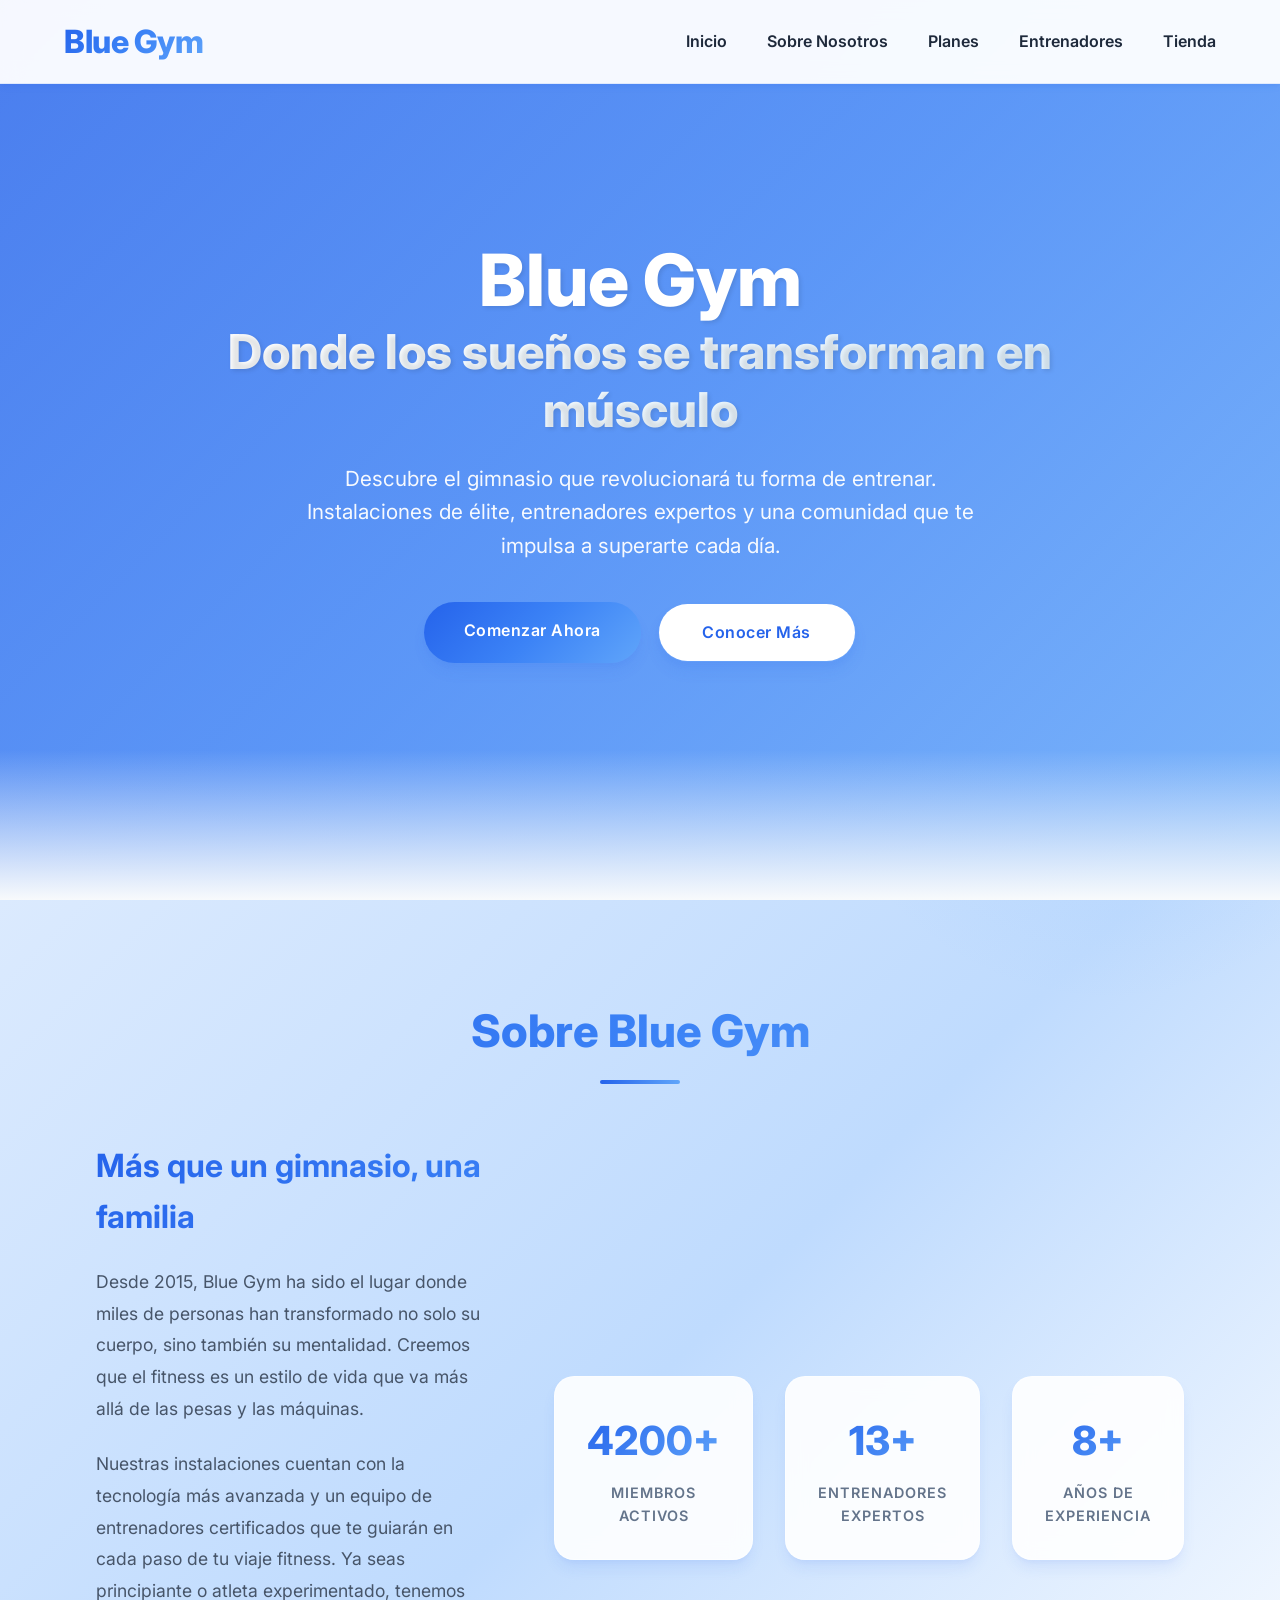
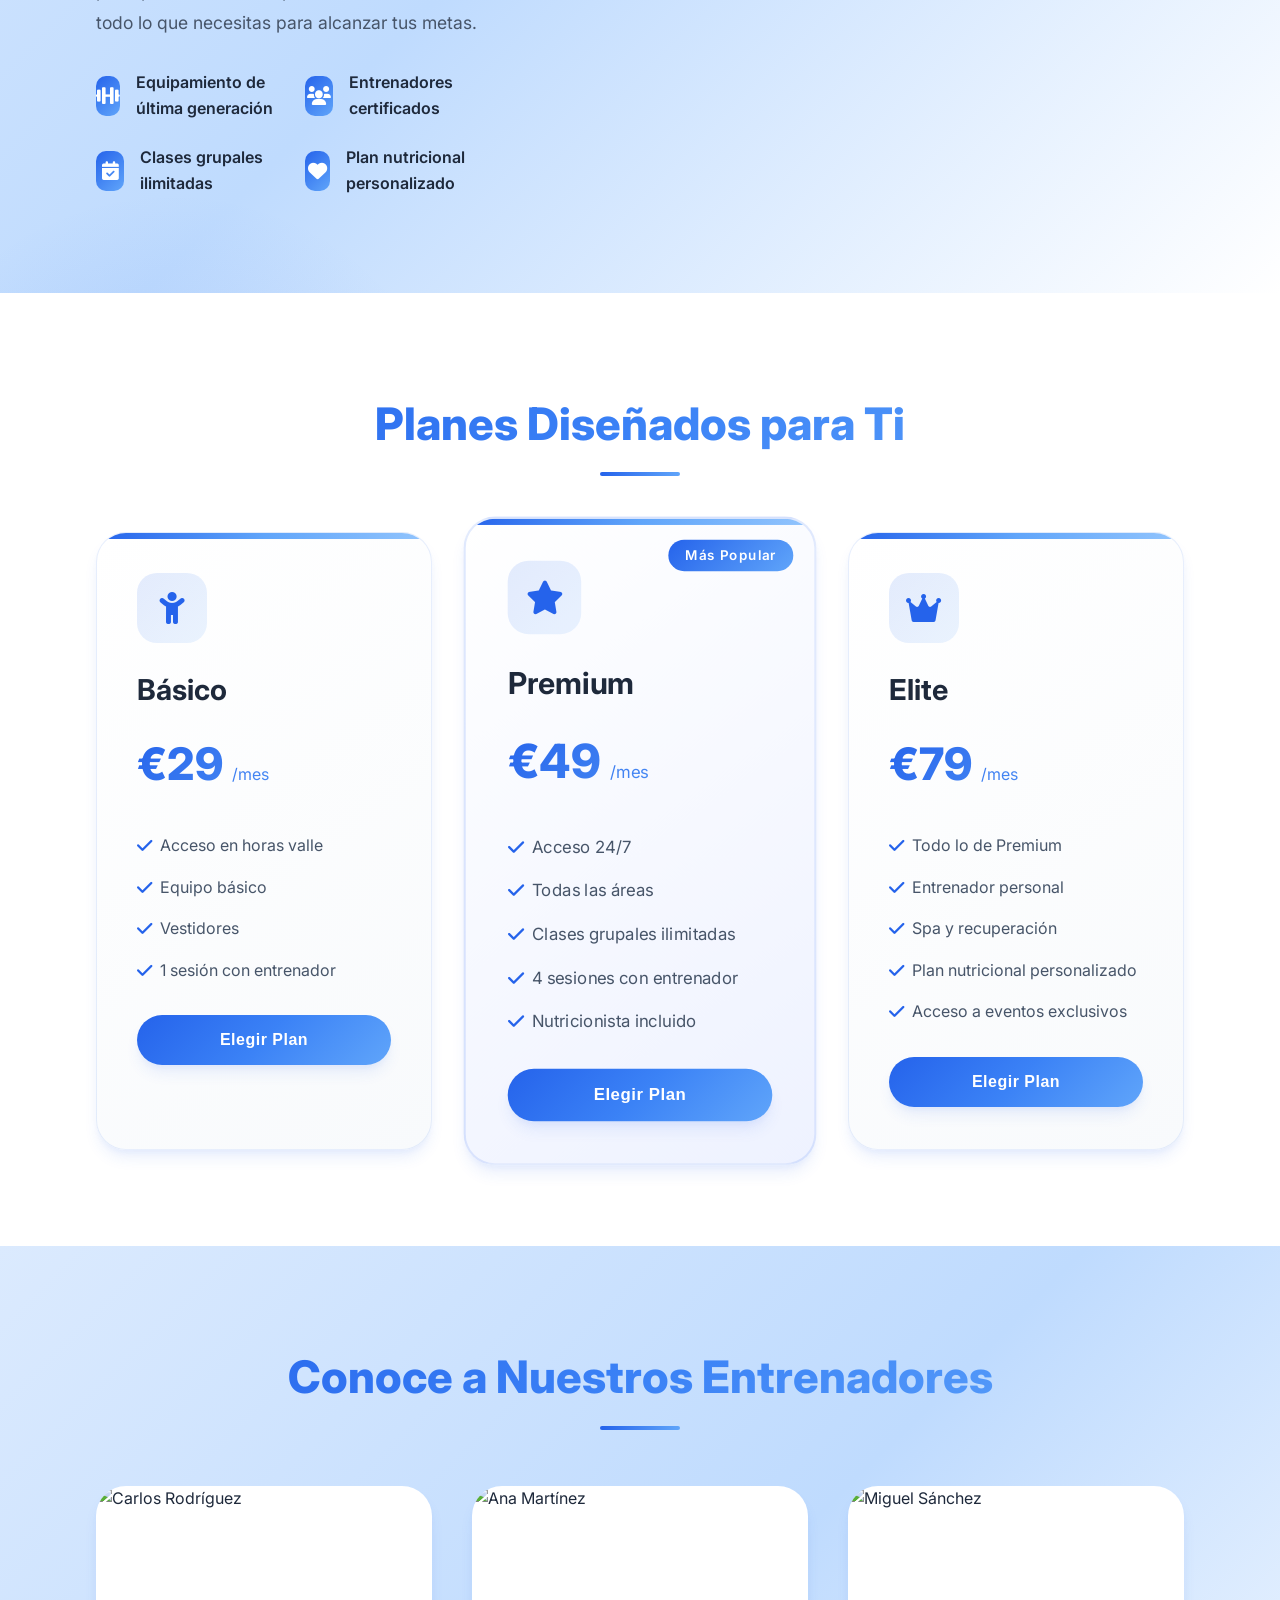
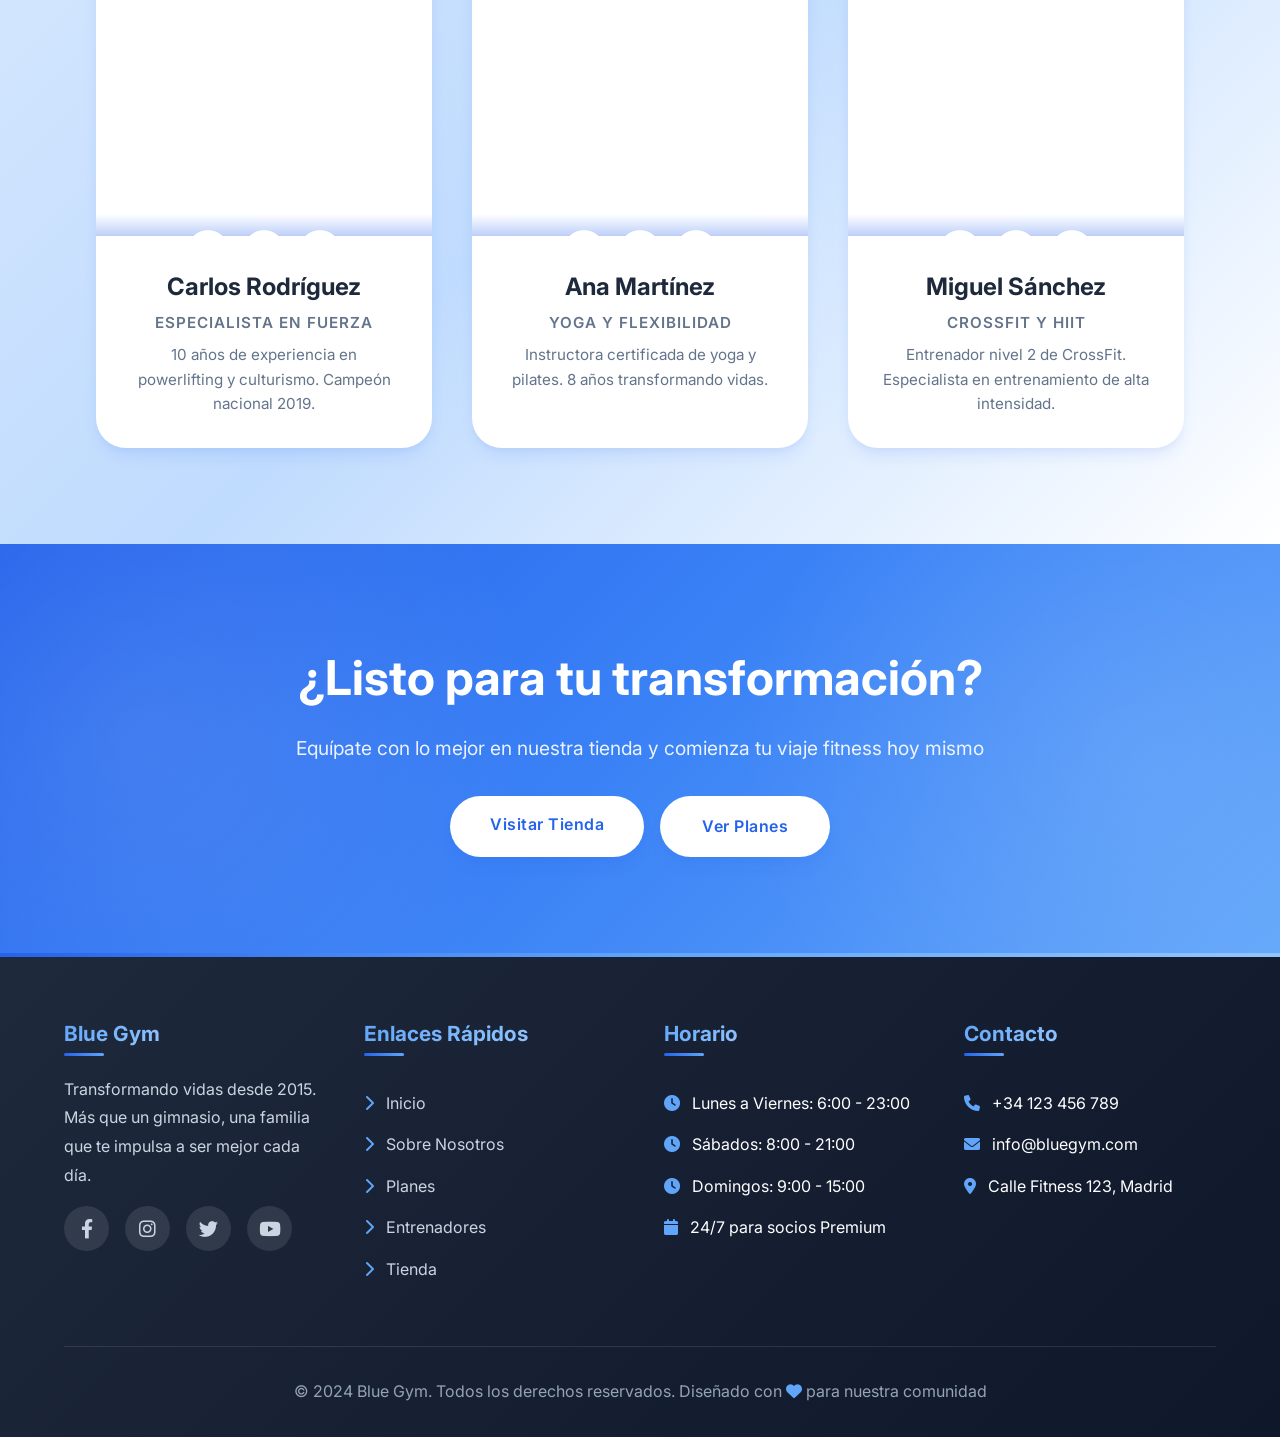
==== commit 0dfa68d6: "Update index.html" ====
--- a/index.html
+++ b/index.html
@@ -310,68 +310,7 @@
     <script src="js/main.js"></script>
     <script src="js/index.js"></script>
     
-    <!-- Script específico para los planes -->
     <script>
-    // Configuración de WhatsApp (cambiar por el número del dueño)
-    const OWNER_PHONE = '521234567890'; // Formato: código de país + número sin +
-    
-    // Función para mostrar el modal del plan
-    function mostrarModalPlan(plan) {
-        const modal = document.getElementById('plan-modal');
-        const planName = document.getElementById('selected-plan');
-        const planPrice = document.getElementById('plan-price');
-        
-        planName.textContent = plan.nombre;
-        planPrice.textContent = plan.precio;
-        
-        modal.style.display = 'flex';
-        
-        // Animar entrada
-        setTimeout(() => {
-            document.querySelector('.modal-content').style.transform = 'scale(1)';
-        }, 10);
-    }
-    
-    // Función para cerrar el modal
-    function cerrarModalPlan() {
-        const modal = document.getElementById('plan-modal');
-        document.querySelector('.modal-content').style.transform = 'scale(0.9)';
-        
-        setTimeout(() => {
-            modal.style.display = 'none';
-            document.getElementById('plan-form').reset();
-        }, 300);
-    }
-    
-    // Función para enviar por WhatsApp
-    function enviarPlanWhatsApp(event) {
-        event.preventDefault();
-        
-        const nombre = document.getElementById('nombre').value;
-        const apellido = document.getElementById('apellido').value;
-        const plan = document.getElementById('selected-plan').textContent;
-        const precio = document.getElementById('plan-price').textContent;
-        
-        const mensaje = `🏋️ *Nueva Solicitud de Plan - Blue Gym*\n\n` +
-                       `*Plan Seleccionado:* ${plan}\n` +
-                       `*Precio:* ${precio}\n` +
-                       `*Cliente:* ${nombre} ${apellido}\n\n` +
-                       `¡Gracias por elegir Blue Gym! Un asesor se comunicará contigo.`;
-        
-        const url = `https://wa.me/${OWNER_PHONE}?text=${encodeURIComponent(mensaje)}`;
-        
-        window.open(url, '_blank');
-        cerrarModalPlan();
-        
-        // Mostrar notificación si la función existe
-        if (typeof showNotification === 'function') {
-            showNotification('Solicitud enviada por WhatsApp', 'success');
-        } else {
-            alert('Solicitud enviada por WhatsApp');
-        }
-    }
-    
-    // Asignar eventos a los botones de planes cuando el documento cargue
     document.addEventListener('DOMContentLoaded', function() {
         const planButtons = document.querySelectorAll('.select-plan-btn');
         
@@ -391,4 +330,4 @@
     });
     </script>
 </body>
-</html>+</html>
--- a/css/main.css
+++ b/css/main.css
@@ -286,6 +286,343 @@
     border-radius: 3px;
 }
 
+/* ===== MODALES ===== */
+.modal {
+    display: none;
+    position: fixed;
+    top: 0;
+    left: 0;
+    width: 100%;
+    height: 100%;
+    background: rgba(0, 0, 0, 0.5);
+    backdrop-filter: blur(5px);
+    z-index: 2000;
+    align-items: center;
+    justify-content: center;
+}
+
+.modal-content {
+    background: white;
+    padding: 2.5rem;
+    border-radius: 30px;
+    max-width: 500px;
+    width: 90%;
+    position: relative;
+    box-shadow: var(--shadow-lg);
+    transform: scale(0.9);
+    transition: transform 0.3s ease;
+    border: 1px solid rgba(37, 99, 235, 0.1);
+}
+
+.close-modal {
+    position: absolute;
+    top: 20px;
+    right: 20px;
+    font-size: 1.5rem;
+    cursor: pointer;
+    color: #94a3b8;
+    transition: var(--transition);
+    width: 40px;
+    height: 40px;
+    display: flex;
+    align-items: center;
+    justify-content: center;
+    border-radius: 50%;
+    background: #f1f5f9;
+}
+
+.close-modal:hover {
+    color: #ef4444;
+    background: #fee2e2;
+    transform: rotate(90deg);
+}
+
+.modal h2 {
+    font-size: 2rem;
+    margin-bottom: 1.5rem;
+    background: linear-gradient(135deg, #2563eb, #60a5fa);
+    -webkit-background-clip: text;
+    -webkit-text-fill-color: transparent;
+    background-clip: text;
+}
+
+.plan-summary {
+    background: linear-gradient(135deg, #eef2ff, #ffffff);
+    padding: 1.5rem;
+    border-radius: 20px;
+    margin-bottom: 2rem;
+    border: 1px solid rgba(37, 99, 235, 0.1);
+}
+
+.plan-summary p {
+    margin: 0.5rem 0;
+    font-size: 1.1rem;
+}
+
+.plan-summary strong {
+    color: #2563eb;
+}
+
+.form-group {
+    margin-bottom: 1.5rem;
+}
+
+.form-group label {
+    display: block;
+    margin-bottom: 0.5rem;
+    font-weight: 600;
+    color: #1e293b;
+}
+
+.form-group input,
+.form-group textarea {
+    width: 100%;
+    padding: 1rem;
+    border: 2px solid #e2e8f0;
+    border-radius: 15px;
+    font-size: 1rem;
+    transition: var(--transition);
+    background: #f8fafc;
+}
+
+.form-group input:focus,
+.form-group textarea:focus {
+    outline: none;
+    border-color: #2563eb;
+    box-shadow: 0 0 0 4px rgba(37, 99, 235, 0.1);
+    background: white;
+}
+
+/* ===== CARRITO ===== */
+.cart-icon {
+    position: relative;
+    cursor: pointer;
+    font-size: 1.3rem;
+    color: #2563eb;
+    transition: var(--transition);
+}
+
+.cart-icon:hover {
+    transform: scale(1.1);
+}
+
+.cart-count {
+    position: absolute;
+    top: -8px;
+    right: -8px;
+    background: linear-gradient(135deg, #ef4444, #dc2626);
+    color: var(--white);
+    font-size: 0.7rem;
+    font-weight: 600;
+    width: 20px;
+    height: 20px;
+    border-radius: 50%;
+    display: flex;
+    align-items: center;
+    justify-content: center;
+    display: none;
+}
+
+.cart-modal {
+    position: fixed;
+    top: 0;
+    right: 0;
+    width: 100%;
+    height: 100%;
+    background: rgba(0, 0, 0, 0.5);
+    backdrop-filter: blur(5px);
+    z-index: 2000;
+    display: none;
+    align-items: center;
+    justify-content: flex-end;
+}
+
+.cart-content {
+    background: var(--white);
+    width: 100%;
+    max-width: 500px;
+    height: 100%;
+    padding: 2rem;
+    transform: translateX(100%);
+    transition: transform 0.3s ease;
+    display: flex;
+    flex-direction: column;
+    box-shadow: var(--shadow-lg);
+}
+
+.cart-header {
+    display: flex;
+    justify-content: space-between;
+    align-items: center;
+    margin-bottom: 2rem;
+    padding-bottom: 1rem;
+    border-bottom: 2px solid #e2e8f0;
+}
+
+.cart-header h2 {
+    font-size: 1.8rem;
+    background: linear-gradient(135deg, #2563eb, #60a5fa);
+    -webkit-background-clip: text;
+    -webkit-text-fill-color: transparent;
+    background-clip: text;
+}
+
+.close-cart {
+    font-size: 1.5rem;
+    cursor: pointer;
+    color: #94a3b8;
+    transition: var(--transition);
+    width: 40px;
+    height: 40px;
+    display: flex;
+    align-items: center;
+    justify-content: center;
+    border-radius: 50%;
+    background: #f1f5f9;
+}
+
+.close-cart:hover {
+    color: #ef4444;
+    background: #fee2e2;
+    transform: rotate(90deg);
+}
+
+.cart-items {
+    flex: 1;
+    overflow-y: auto;
+    padding-right: 0.5rem;
+}
+
+.cart-items::-webkit-scrollbar {
+    width: 6px;
+}
+
+.cart-items::-webkit-scrollbar-track {
+    background: #e2e8f0;
+    border-radius: 10px;
+}
+
+.cart-items::-webkit-scrollbar-thumb {
+    background: linear-gradient(135deg, #2563eb, #60a5fa);
+    border-radius: 10px;
+}
+
+.cart-item {
+    display: grid;
+    grid-template-columns: auto 1fr auto auto;
+    gap: 1rem;
+    align-items: center;
+    padding: 1rem;
+    background: #f8fafc;
+    border-radius: 15px;
+    margin-bottom: 1rem;
+    transition: var(--transition);
+}
+
+.cart-item:hover {
+    background: var(--white);
+    box-shadow: var(--shadow-sm);
+}
+
+.cart-item-image {
+    width: 60px;
+    height: 60px;
+    border-radius: 10px;
+    object-fit: cover;
+}
+
+.cart-item-info h4 {
+    font-size: 1rem;
+    color: #1e293b;
+    margin-bottom: 0.3rem;
+}
+
+.cart-item-price {
+    color: #2563eb;
+    font-weight: 600;
+    font-size: 0.95rem;
+}
+
+.cart-item-quantity {
+    display: flex;
+    align-items: center;
+    gap: 0.5rem;
+}
+
+.quantity-btn {
+    width: 30px;
+    height: 30px;
+    border: none;
+    background: var(--white);
+    border-radius: 8px;
+    cursor: pointer;
+    font-weight: 600;
+    color: #2563eb;
+    transition: var(--transition);
+    border: 1px solid #e2e8f0;
+}
+
+.quantity-btn:hover {
+    background: linear-gradient(135deg, #2563eb, #60a5fa);
+    color: var(--white);
+    border-color: transparent;
+}
+
+.remove-item {
+    background: none;
+    border: none;
+    color: #94a3b8;
+    cursor: pointer;
+    transition: var(--transition);
+    font-size: 1.1rem;
+}
+
+.remove-item:hover {
+    color: #ef4444;
+    transform: scale(1.1);
+}
+
+.cart-footer {
+    margin-top: 2rem;
+    padding-top: 2rem;
+    border-top: 2px solid #e2e8f0;
+}
+
+.cart-total {
+    display: flex;
+    justify-content: space-between;
+    align-items: center;
+    font-size: 1.3rem;
+    font-weight: 700;
+    margin-bottom: 1.5rem;
+}
+
+.cart-total span:last-child {
+    background: linear-gradient(135deg, #2563eb, #60a5fa);
+    -webkit-background-clip: text;
+    -webkit-text-fill-color: transparent;
+    background-clip: text;
+}
+
+.cart-actions {
+    display: grid;
+    grid-template-columns: 1fr 1fr;
+    gap: 1rem;
+}
+
+.empty-cart {
+    text-align: center;
+    color: #94a3b8;
+    padding: 3rem;
+    font-size: 1.1rem;
+}
+
+.empty-cart i {
+    font-size: 4rem;
+    margin-bottom: 1rem;
+    color: #cbd5e1;
+}
+
 /* ===== FOOTER MEJORADO ===== */
 .footer {
     background: linear-gradient(135deg, #1e293b, #0f172a);
@@ -395,6 +732,41 @@
     padding-top: 2rem;
     border-top: 1px solid rgba(255, 255, 255, 0.1);
     color: #94a3b8;
+}
+
+/* ===== NOTIFICACIONES ===== */
+.notification {
+    position: fixed;
+    top: 100px;
+    right: 20px;
+    padding: 1rem 2rem;
+    color: white;
+    border-radius: 50px;
+    box-shadow: var(--shadow-lg);
+    display: flex;
+    align-items: center;
+    gap: 0.5rem;
+    z-index: 9999;
+    animation: slideInRight 0.3s ease;
+}
+
+.notification-success {
+    background: linear-gradient(135deg, #10b981, #059669);
+}
+
+.notification-error {
+    background: linear-gradient(135deg, #ef4444, #dc2626);
+}
+
+@keyframes slideOutRight {
+    from {
+        transform: translateX(0);
+        opacity: 1;
+    }
+    to {
+        transform: translateX(100%);
+        opacity: 0;
+    }
 }
 
 /* ===== RESPONSIVE ===== */
@@ -431,6 +803,10 @@
     .section-title {
         font-size: 2.2rem;
     }
+    
+    .cart-content {
+        max-width: 100%;
+    }
 }
 
 @media (max-width: 480px) {
@@ -441,311 +817,8 @@
     .section-title {
         font-size: 1.8rem;
     }
-}
-
-/* ===== MODALES ===== */
-.modal {
-    display: none;
-    position: fixed;
-    top: 0;
-    left: 0;
-    width: 100%;
-    height: 100%;
-    background: rgba(0, 0, 0, 0.5);
-    backdrop-filter: blur(5px);
-    z-index: 2000;
-    align-items: center;
-    justify-content: center;
-}
-
-.modal-content {
-    background: var(--white);
-    padding: 2.5rem;
-    border-radius: 30px;
-    max-width: 500px;
-    width: 90%;
-    position: relative;
-    box-shadow: var(--shadow-lg);
-    transform: scale(0.9);
-    transition: transform 0.3s ease;
-    border: 1px solid rgba(37, 99, 235, 0.1);
-}
-
-.close-modal {
-    position: absolute;
-    top: 20px;
-    right: 20px;
-    font-size: 1.5rem;
-    cursor: pointer;
-    color: #94a3b8;
-    transition: var(--transition);
-    width: 40px;
-    height: 40px;
-    display: flex;
-    align-items: center;
-    justify-content: center;
-    border-radius: 50%;
-    background: #f1f5f9;
-}
-
-.close-modal:hover {
-    color: #ef4444;
-    background: #fee2e2;
-    transform: rotate(90deg);
-}
-
-.modal h2 {
-    font-size: 2rem;
-    margin-bottom: 1.5rem;
-    background: linear-gradient(135deg, #2563eb, #60a5fa);
-    -webkit-background-clip: text;
-    -webkit-text-fill-color: transparent;
-    background-clip: text;
-}
-
-.plan-summary {
-    background: linear-gradient(135deg, #eef2ff, #ffffff);
-    padding: 1.5rem;
-    border-radius: 20px;
-    margin-bottom: 2rem;
-    border: 1px solid #2563eb20;
-}
-
-.plan-summary p {
-    margin: 0.5rem 0;
-    font-size: 1.1rem;
-}
-
-.plan-summary strong {
-    color: #2563eb;
-}
-
-/* ===== CARRITO ===== */
-.cart-icon {
-    position: relative;
-    cursor: pointer;
-    font-size: 1.3rem;
-    color: #2563eb;
-    transition: var(--transition);
-}
-
-.cart-icon:hover {
-    transform: scale(1.1);
-}
-
-.cart-count {
-    position: absolute;
-    top: -8px;
-    right: -8px;
-    background: linear-gradient(135deg, #ef4444, #dc2626);
-    color: var(--white);
-    font-size: 0.7rem;
-    font-weight: 600;
-    width: 20px;
-    height: 20px;
-    border-radius: 50%;
-    display: flex;
-    align-items: center;
-    justify-content: center;
-    display: none;
-}
-
-.cart-modal {
-    position: fixed;
-    top: 0;
-    right: 0;
-    width: 100%;
-    height: 100%;
-    background: rgba(0, 0, 0, 0.5);
-    backdrop-filter: blur(5px);
-    z-index: 2000;
-    display: none;
-    align-items: center;
-    justify-content: flex-end;
-}
-
-.cart-content {
-    background: var(--white);
-    width: 100%;
-    max-width: 500px;
-    height: 100%;
-    padding: 2rem;
-    transform: translateX(100%);
-    transition: transform 0.3s ease;
-    display: flex;
-    flex-direction: column;
-    box-shadow: var(--shadow-lg);
-}
-
-.cart-header {
-    display: flex;
-    justify-content: space-between;
-    align-items: center;
-    margin-bottom: 2rem;
-    padding-bottom: 1rem;
-    border-bottom: 2px solid #e2e8f0;
-}
-
-.cart-header h2 {
-    font-size: 1.8rem;
-    background: linear-gradient(135deg, #2563eb, #60a5fa);
-    -webkit-background-clip: text;
-    -webkit-text-fill-color: transparent;
-    background-clip: text;
-}
-
-.close-cart {
-    font-size: 1.5rem;
-    cursor: pointer;
-    color: #94a3b8;
-    transition: var(--transition);
-    width: 40px;
-    height: 40px;
-    display: flex;
-    align-items: center;
-    justify-content: center;
-    border-radius: 50%;
-    background: #f1f5f9;
-}
-
-.close-cart:hover {
-    color: #ef4444;
-    background: #fee2e2;
-    transform: rotate(90deg);
-}
-
-.cart-items {
-    flex: 1;
-    overflow-y: auto;
-    padding-right: 0.5rem;
-}
-
-.cart-items::-webkit-scrollbar {
-    width: 6px;
-}
-
-.cart-items::-webkit-scrollbar-track {
-    background: #e2e8f0;
-    border-radius: 10px;
-}
-
-.cart-items::-webkit-scrollbar-thumb {
-    background: linear-gradient(135deg, #2563eb, #60a5fa);
-    border-radius: 10px;
-}
-
-.cart-item {
-    display: grid;
-    grid-template-columns: auto 1fr auto auto;
-    gap: 1rem;
-    align-items: center;
-    padding: 1rem;
-    background: #f8fafc;
-    border-radius: 15px;
-    margin-bottom: 1rem;
-    transition: var(--transition);
-}
-
-.cart-item:hover {
-    background: var(--white);
-    box-shadow: var(--shadow-sm);
-}
-
-.cart-item-image {
-    width: 60px;
-    height: 60px;
-    border-radius: 10px;
-    object-fit: cover;
-}
-
-.cart-item-info h4 {
-    font-size: 1rem;
-    color: #1e293b;
-    margin-bottom: 0.3rem;
-}
-
-.cart-item-price {
-    color: #2563eb;
-    font-weight: 600;
-    font-size: 0.95rem;
-}
-
-.cart-item-quantity {
-    display: flex;
-    align-items: center;
-    gap: 0.5rem;
-}
-
-.quantity-btn {
-    width: 30px;
-    height: 30px;
-    border: none;
-    background: var(--white);
-    border-radius: 8px;
-    cursor: pointer;
-    font-weight: 600;
-    color: #2563eb;
-    transition: var(--transition);
-    border: 1px solid #e2e8f0;
-}
-
-.quantity-btn:hover {
-    background: linear-gradient(135deg, #2563eb, #60a5fa);
-    color: var(--white);
-    border-color: transparent;
-}
-
-.remove-item {
-    background: none;
-    border: none;
-    color: #94a3b8;
-    cursor: pointer;
-    transition: var(--transition);
-    font-size: 1.1rem;
-}
-
-.remove-item:hover {
-    color: #ef4444;
-    transform: scale(1.1);
-}
-
-.cart-footer {
-    margin-top: 2rem;
-    padding-top: 2rem;
-    border-top: 2px solid #e2e8f0;
-}
-
-.cart-total {
-    display: flex;
-    justify-content: space-between;
-    align-items: center;
-    font-size: 1.3rem;
-    font-weight: 700;
-    margin-bottom: 1.5rem;
-}
-
-.cart-total span:last-child {
-    background: linear-gradient(135deg, #2563eb, #60a5fa);
-    -webkit-background-clip: text;
-    -webkit-text-fill-color: transparent;
-    background-clip: text;
-}
-
-.cart-actions {
-    display: grid;
-    grid-template-columns: 1fr 1fr;
-    gap: 1rem;
-}
-
-.empty-cart {
-    text-align: center;
-    color: #94a3b8;
-    padding: 3rem;
-    font-size: 1.1rem;
-}
-
-.empty-cart i {
-    font-size: 4rem;
-    margin-bottom: 1rem;
-    color: #cbd5e1;
-}+    
+    .modal-content {
+        padding: 1.5rem;
+    }
+}
--- a/css/index.css
+++ b/css/index.css
@@ -4,7 +4,7 @@
 .hero {
     min-height: 100vh;
     background: linear-gradient(135deg, #2563eb20, #60a5fa20), 
-                url('https://images.unsplash.com/photo-1534438327276-14e5300c3a48?ixlib=rb-4.0.3&ixid=M3wxMjA3fDB8MHxwaG90by1wYWdlfHx8fGVufDB8fHx8fA%3D%3D&auto=format&fit=crop&w=2070&q=80');
+                url('https://images.unsplash.com/photo-1534438327276-14e5300c3a48?ixlib=rb-4.0.3&auto=format&fit=crop&w=2070&q=80');
     background-size: cover;
     background-position: center;
     background-attachment: fixed;
@@ -333,6 +333,21 @@
     font-size: 1.1rem;
 }
 
+.select-plan-btn {
+    width: 100%;
+    cursor: pointer;
+    border: none;
+    font-size: 1rem;
+}
+
+.plan-card .btn {
+    pointer-events: auto;
+}
+
+.plan-card {
+    cursor: default;
+}
+
 /* ===== ENTRENADORES MEJORADOS ===== */
 .trainers {
     padding: 6rem 5%;
@@ -551,4 +566,4 @@
     .cta-buttons {
         flex-direction: column;
     }
-}+}
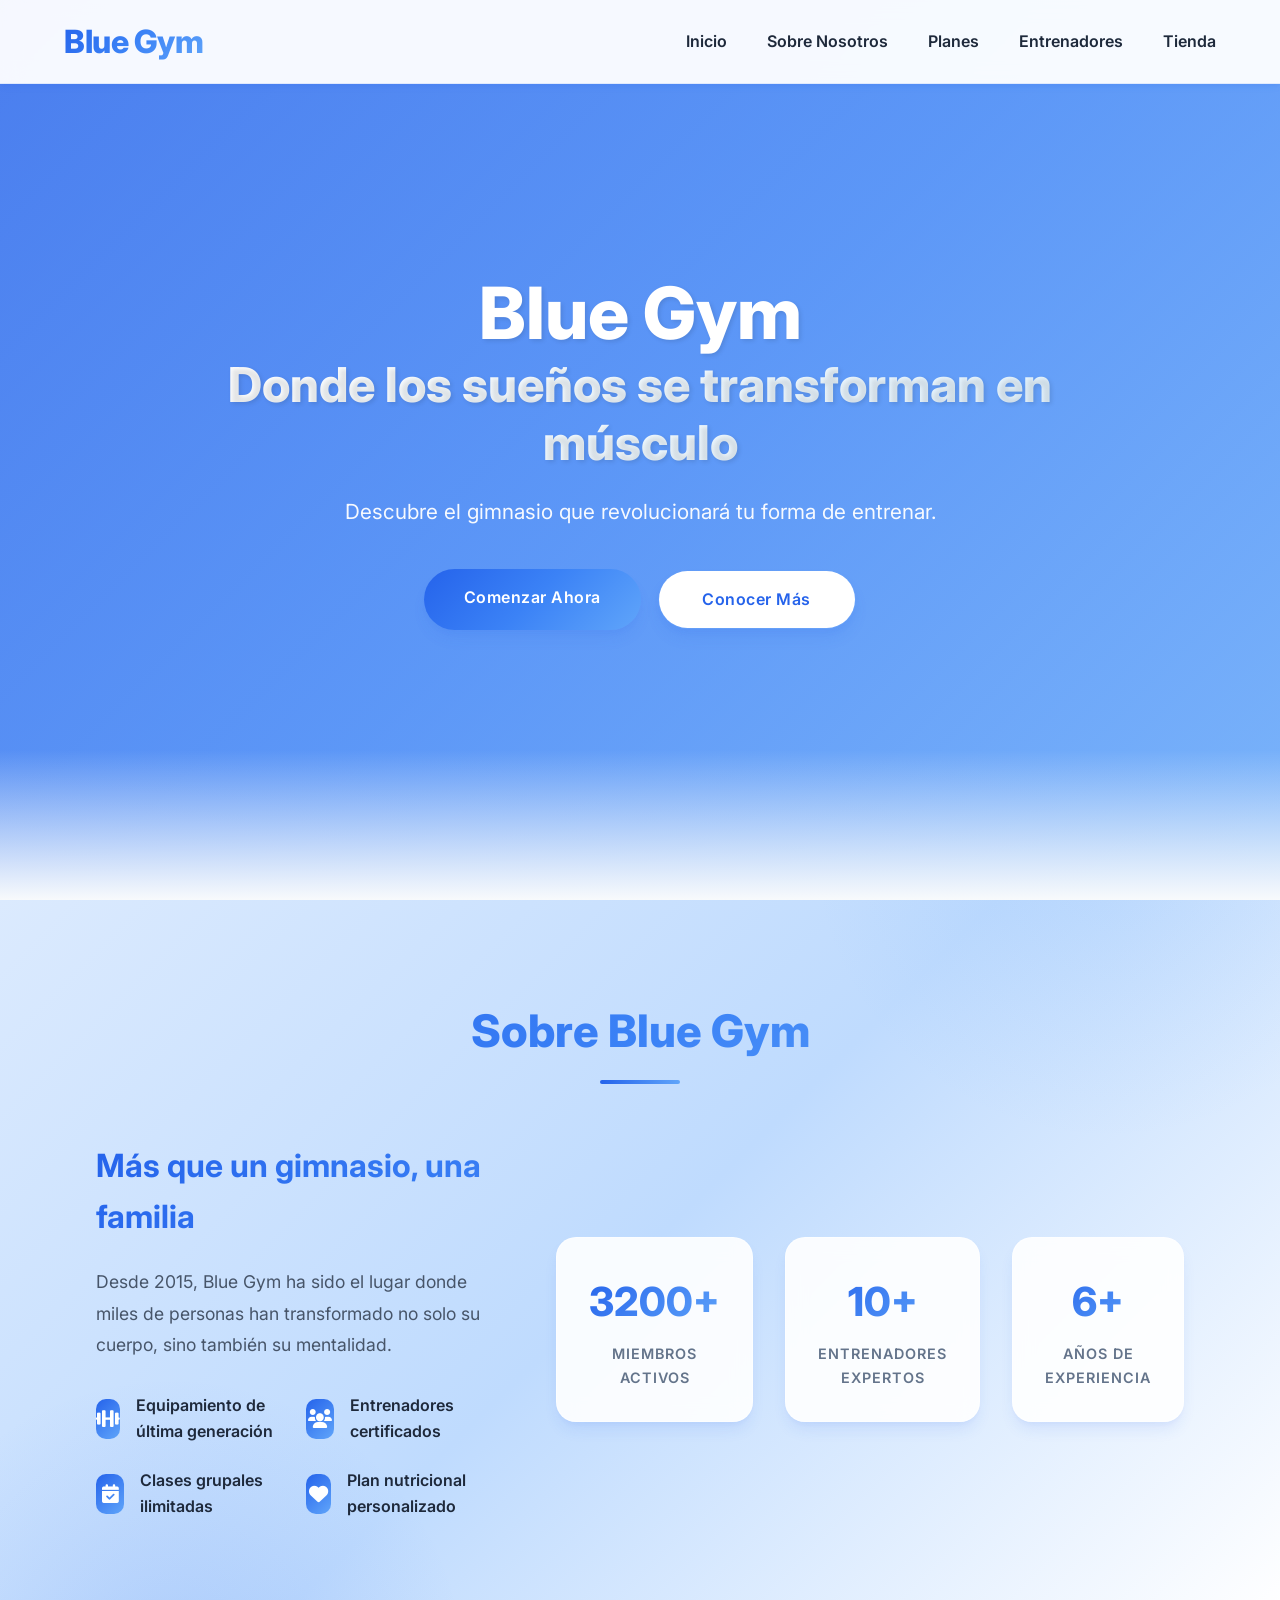
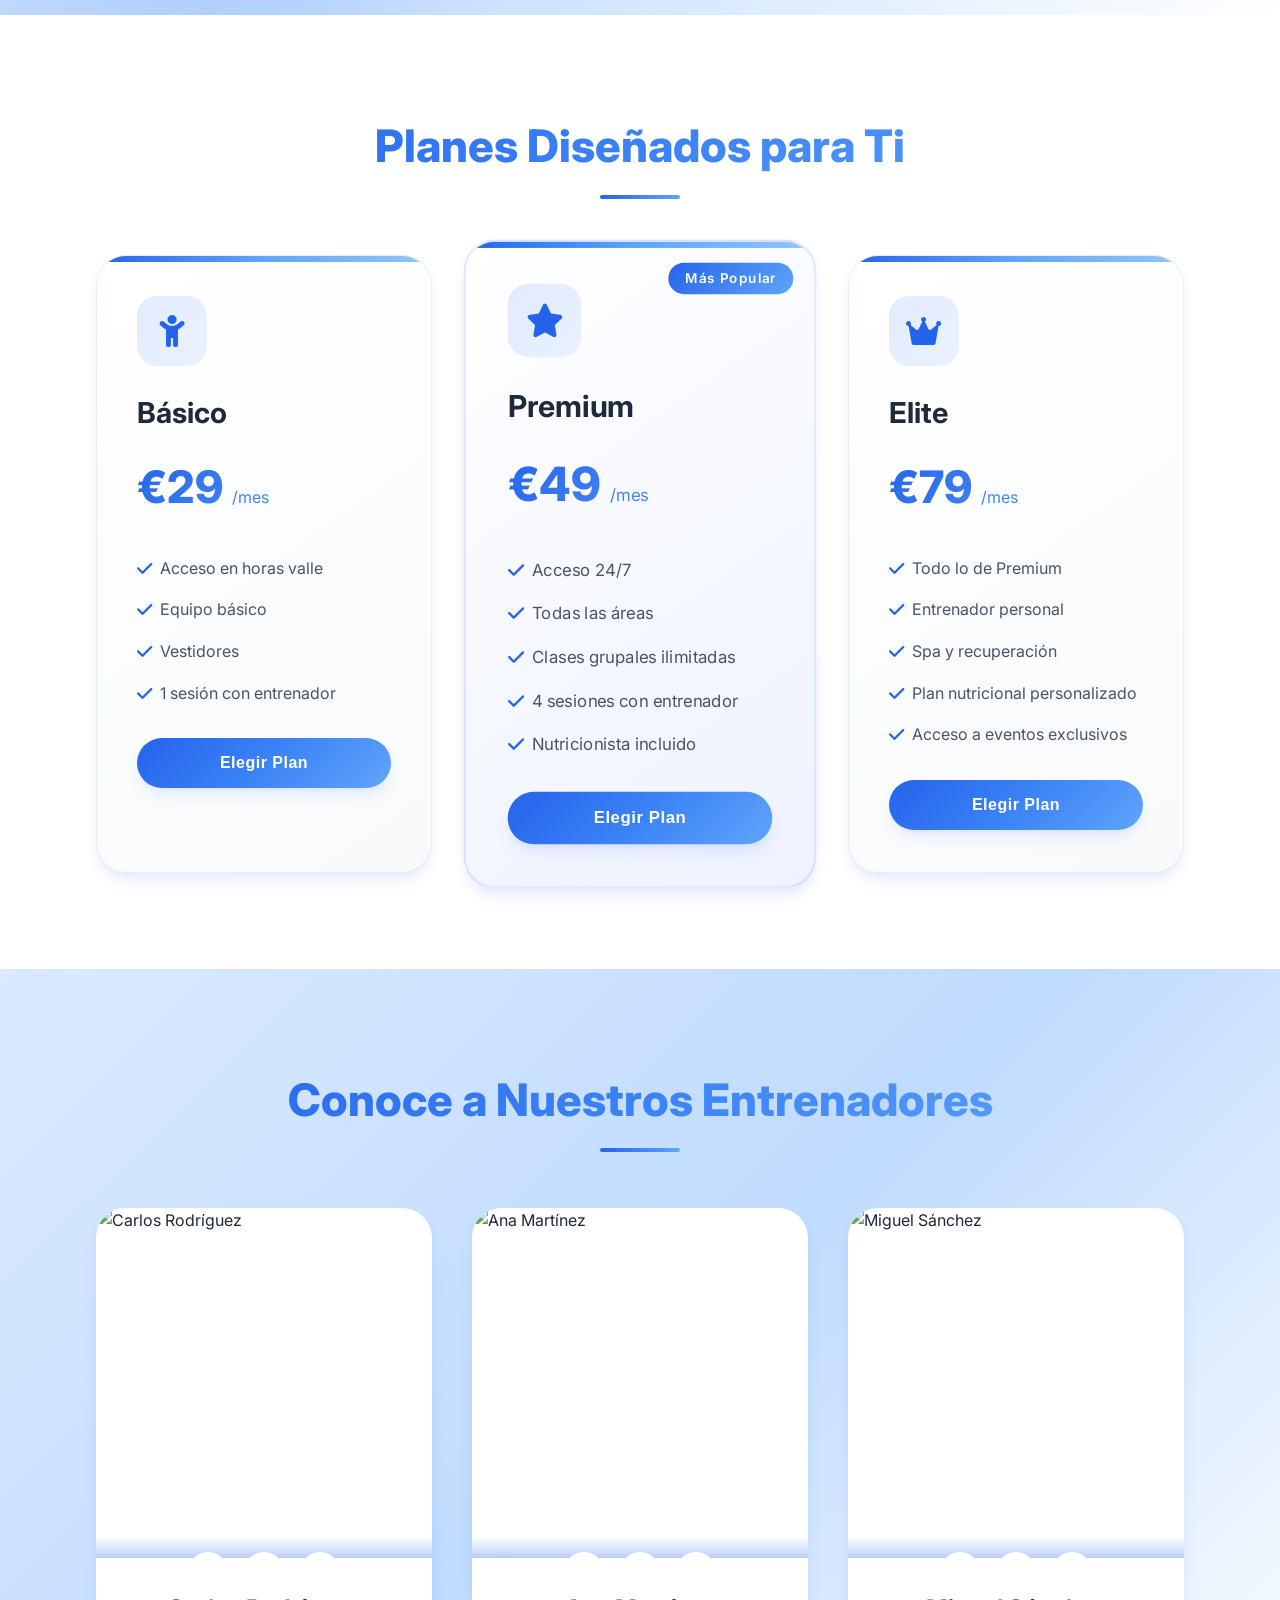
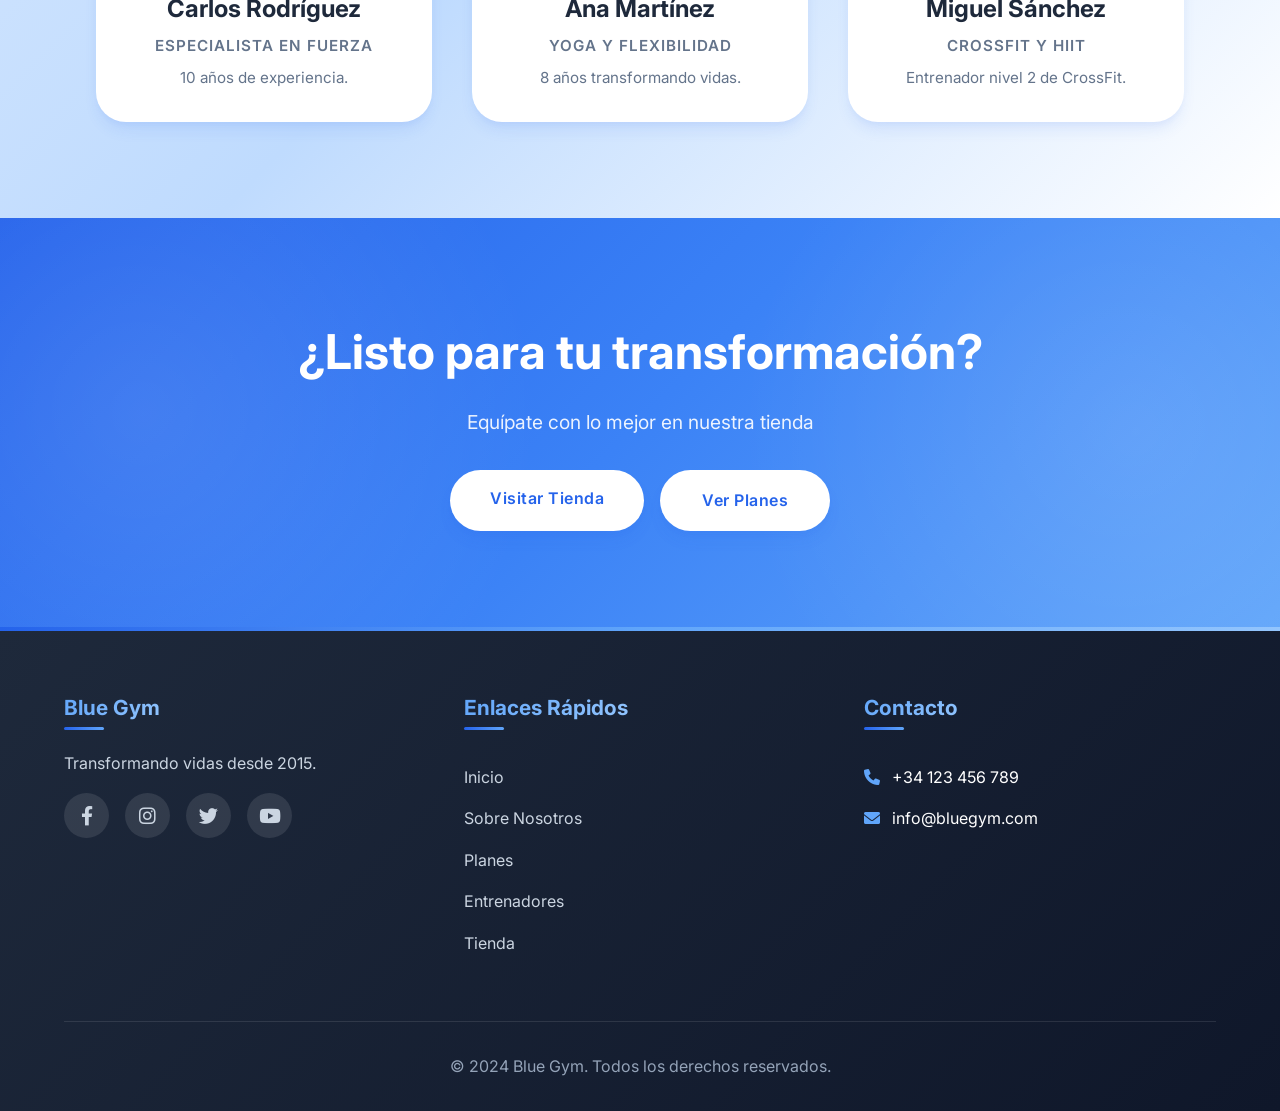
==== commit 9d0bbf1d: "Update index.html" ====
--- a/index.html
+++ b/index.html
@@ -6,8 +6,8 @@
     <title>Blue Gym - Transforma tu cuerpo, transforma tu vida</title>
     
     <!-- Meta tags para SEO -->
-    <meta name="description" content="Blue Gym - El mejor gimnasio para transformar tu cuerpo y tu vida. Planes personalizados, entrenadores expertos y las mejores instalaciones.">
-    <meta name="keywords" content="gimnasio, fitness, entrenamiento, salud, bienestar, musculación">
+    <meta name="description" content="Blue Gym - El mejor gimnasio para transformar tu cuerpo y tu vida.">
+    <meta name="keywords" content="gimnasio, fitness, entrenamiento">
     
     <!-- Fonts e iconos -->
     <link rel="preconnect" href="https://fonts.googleapis.com">
@@ -18,9 +18,6 @@
     <!-- Estilos -->
     <link rel="stylesheet" href="css/main.css">
     <link rel="stylesheet" href="css/index.css">
-    
-    <!-- Supabase -->
-    <script src="https://cdn.jsdelivr.net/npm/@supabase/supabase-js@2"></script>
 </head>
 <body>
     <!-- Navbar -->
@@ -47,7 +44,7 @@
                 Blue Gym
                 <span>Donde los sueños se transforman en músculo</span>
             </h1>
-            <p>Descubre el gimnasio que revolucionará tu forma de entrenar. Instalaciones de élite, entrenadores expertos y una comunidad que te impulsa a superarte cada día.</p>
+            <p>Descubre el gimnasio que revolucionará tu forma de entrenar.</p>
             <div class="hero-buttons">
                 <a href="#plans" class="btn">Comenzar Ahora</a>
                 <a href="#about" class="btn btn-secondary">Conocer Más</a>
@@ -62,8 +59,7 @@
             <div class="about-content">
                 <div class="about-text">
                     <h3>Más que un gimnasio, una familia</h3>
-                    <p>Desde 2015, Blue Gym ha sido el lugar donde miles de personas han transformado no solo su cuerpo, sino también su mentalidad. Creemos que el fitness es un estilo de vida que va más allá de las pesas y las máquinas.</p>
-                    <p>Nuestras instalaciones cuentan con la tecnología más avanzada y un equipo de entrenadores certificados que te guiarán en cada paso de tu viaje fitness. Ya seas principiante o atleta experimentado, tenemos todo lo que necesitas para alcanzar tus metas.</p>
+                    <p>Desde 2015, Blue Gym ha sido el lugar donde miles de personas han transformado no solo su cuerpo, sino también su mentalidad.</p>
                     
                     <div class="about-features">
                         <div class="feature-item">
@@ -108,7 +104,7 @@
         <div class="container">
             <h2 class="section-title">Planes Diseñados para Ti</h2>
             <div class="plans-container">
-                <div class="plan-card" data-plan="basico">
+                <div class="plan-card">
                     <div class="plan-icon">
                         <i class="fas fa-child"></i>
                     </div>
@@ -123,7 +119,7 @@
                     <button class="btn select-plan-btn">Elegir Plan</button>
                 </div>
                 
-                <div class="plan-card featured" data-plan="premium">
+                <div class="plan-card featured">
                     <span class="plan-badge">Más Popular</span>
                     <div class="plan-icon">
                         <i class="fas fa-star"></i>
@@ -140,7 +136,7 @@
                     <button class="btn select-plan-btn">Elegir Plan</button>
                 </div>
                 
-                <div class="plan-card" data-plan="elite">
+                <div class="plan-card">
                     <div class="plan-icon">
                         <i class="fas fa-crown"></i>
                     </div>
@@ -166,7 +162,7 @@
             <div class="trainers-container">
                 <div class="trainer-card">
                     <div class="trainer-image-container">
-                        <img src="https://images.unsplash.com/photo-1567013127546-490f7574b5b4?ixlib=rb-4.0.3&auto=format&fit=crop&w=800&q=80" alt="Carlos Rodríguez" class="trainer-image">
+                        <img src="https://images.unsplash.com/photo-1567013127546-490f7574b5b4?w=800" alt="Carlos Rodríguez" class="trainer-image">
                         <div class="trainer-social">
                             <a href="#"><i class="fab fa-instagram"></i></a>
                             <a href="#"><i class="fab fa-twitter"></i></a>
@@ -176,13 +172,13 @@
                     <div class="trainer-info">
                         <h3>Carlos Rodríguez</h3>
                         <p class="trainer-specialty">Especialista en Fuerza</p>
-                        <p>10 años de experiencia en powerlifting y culturismo. Campeón nacional 2019.</p>
+                        <p>10 años de experiencia.</p>
                     </div>
                 </div>
                 
                 <div class="trainer-card">
                     <div class="trainer-image-container">
-                        <img src="https://images.unsplash.com/photo-1579751626653-72bc170f98af?ixlib=rb-4.0.3&auto=format&fit=crop&w=800&q=80" alt="Ana Martínez" class="trainer-image">
+                        <img src="https://images.unsplash.com/photo-1579751626653-72bc170f98af?w=800" alt="Ana Martínez" class="trainer-image">
                         <div class="trainer-social">
                             <a href="#"><i class="fab fa-instagram"></i></a>
                             <a href="#"><i class="fab fa-twitter"></i></a>
@@ -192,13 +188,13 @@
                     <div class="trainer-info">
                         <h3>Ana Martínez</h3>
                         <p class="trainer-specialty">Yoga y Flexibilidad</p>
-                        <p>Instructora certificada de yoga y pilates. 8 años transformando vidas.</p>
+                        <p>8 años transformando vidas.</p>
                     </div>
                 </div>
                 
                 <div class="trainer-card">
                     <div class="trainer-image-container">
-                        <img src="https://images.unsplash.com/photo-1581009146145-b5ef050c2e1e?ixlib=rb-4.0.3&auto=format&fit=crop&w=800&q=80" alt="Miguel Sánchez" class="trainer-image">
+                        <img src="https://images.unsplash.com/photo-1581009146145-b5ef050c2e1e?w=800" alt="Miguel Sánchez" class="trainer-image">
                         <div class="trainer-social">
                             <a href="#"><i class="fab fa-instagram"></i></a>
                             <a href="#"><i class="fab fa-twitter"></i></a>
@@ -208,7 +204,7 @@
                     <div class="trainer-info">
                         <h3>Miguel Sánchez</h3>
                         <p class="trainer-specialty">CrossFit y HIIT</p>
-                        <p>Entrenador nivel 2 de CrossFit. Especialista en entrenamiento de alta intensidad.</p>
+                        <p>Entrenador nivel 2 de CrossFit.</p>
                     </div>
                 </div>
             </div>
@@ -219,7 +215,7 @@
     <section class="cta-section">
         <div class="cta-content">
             <h2>¿Listo para tu transformación?</h2>
-            <p>Equípate con lo mejor en nuestra tienda y comienza tu viaje fitness hoy mismo</p>
+            <p>Equípate con lo mejor en nuestra tienda</p>
             <div class="cta-buttons">
                 <a href="tienda.html" class="btn">Visitar Tienda</a>
                 <a href="#plans" class="btn btn-secondary">Ver Planes</a>
@@ -232,7 +228,7 @@
         <div class="footer-content">
             <div class="footer-section">
                 <h3>Blue Gym</h3>
-                <p>Transformando vidas desde 2015. Más que un gimnasio, una familia que te impulsa a ser mejor cada día.</p>
+                <p>Transformando vidas desde 2015.</p>
                 <div class="social-links">
                     <a href="#"><i class="fab fa-facebook-f"></i></a>
                     <a href="#"><i class="fab fa-instagram"></i></a>
@@ -244,21 +240,11 @@
             <div class="footer-section">
                 <h3>Enlaces Rápidos</h3>
                 <ul>
-                    <li><a href="#inicio"><i class="fas fa-chevron-right"></i> Inicio</a></li>
-                    <li><a href="#about"><i class="fas fa-chevron-right"></i> Sobre Nosotros</a></li>
-                    <li><a href="#plans"><i class="fas fa-chevron-right"></i> Planes</a></li>
-                    <li><a href="#trainers"><i class="fas fa-chevron-right"></i> Entrenadores</a></li>
-                    <li><a href="tienda.html"><i class="fas fa-chevron-right"></i> Tienda</a></li>
-                </ul>
-            </div>
-            
-            <div class="footer-section">
-                <h3>Horario</h3>
-                <ul>
-                    <li><i class="fas fa-clock"></i> Lunes a Viernes: 6:00 - 23:00</li>
-                    <li><i class="fas fa-clock"></i> Sábados: 8:00 - 21:00</li>
-                    <li><i class="fas fa-clock"></i> Domingos: 9:00 - 15:00</li>
-                    <li><i class="fas fa-calendar"></i> 24/7 para socios Premium</li>
+                    <li><a href="#inicio">Inicio</a></li>
+                    <li><a href="#about">Sobre Nosotros</a></li>
+                    <li><a href="#plans">Planes</a></li>
+                    <li><a href="#trainers">Entrenadores</a></li>
+                    <li><a href="tienda.html">Tienda</a></li>
                 </ul>
             </div>
             
@@ -267,13 +253,12 @@
                 <ul>
                     <li><i class="fas fa-phone"></i> +34 123 456 789</li>
                     <li><i class="fas fa-envelope"></i> info@bluegym.com</li>
-                    <li><i class="fas fa-map-marker-alt"></i> Calle Fitness 123, Madrid</li>
                 </ul>
             </div>
         </div>
         
         <div class="footer-bottom">
-            <p>&copy; 2024 Blue Gym. Todos los derechos reservados. Diseñado con <i class="fas fa-heart" style="color: #60a5fa;"></i> para nuestra comunidad</p>
+            <p>&copy; 2024 Blue Gym. Todos los derechos reservados.</p>
         </div>
     </footer>
 
@@ -306,7 +291,8 @@
         </div>
     </div>
 
-    <!-- Scripts -->
+    <!-- ===== 🟢 CORRECCIÓN: AGREGAR SUPABASE ANTES DE TUS SCRIPTS ===== -->
+    <script src="https://cdn.jsdelivr.net/npm/@supabase/supabase-js@2"></script>
     <script src="js/main.js"></script>
     <script src="js/index.js"></script>
     
@@ -321,10 +307,14 @@
                 const planNombre = card.querySelector('h3').textContent;
                 const planPrecio = card.querySelector('.plan-price').textContent;
                 
-                mostrarModalPlan({
-                    nombre: planNombre,
-                    precio: planPrecio
-                });
+                if (typeof mostrarModalPlan === 'function') {
+                    mostrarModalPlan({
+                        nombre: planNombre,
+                        precio: planPrecio
+                    });
+                } else {
+                    alert('Plan seleccionado: ' + planNombre + ' - ' + planPrecio);
+                }
             });
         });
     });
